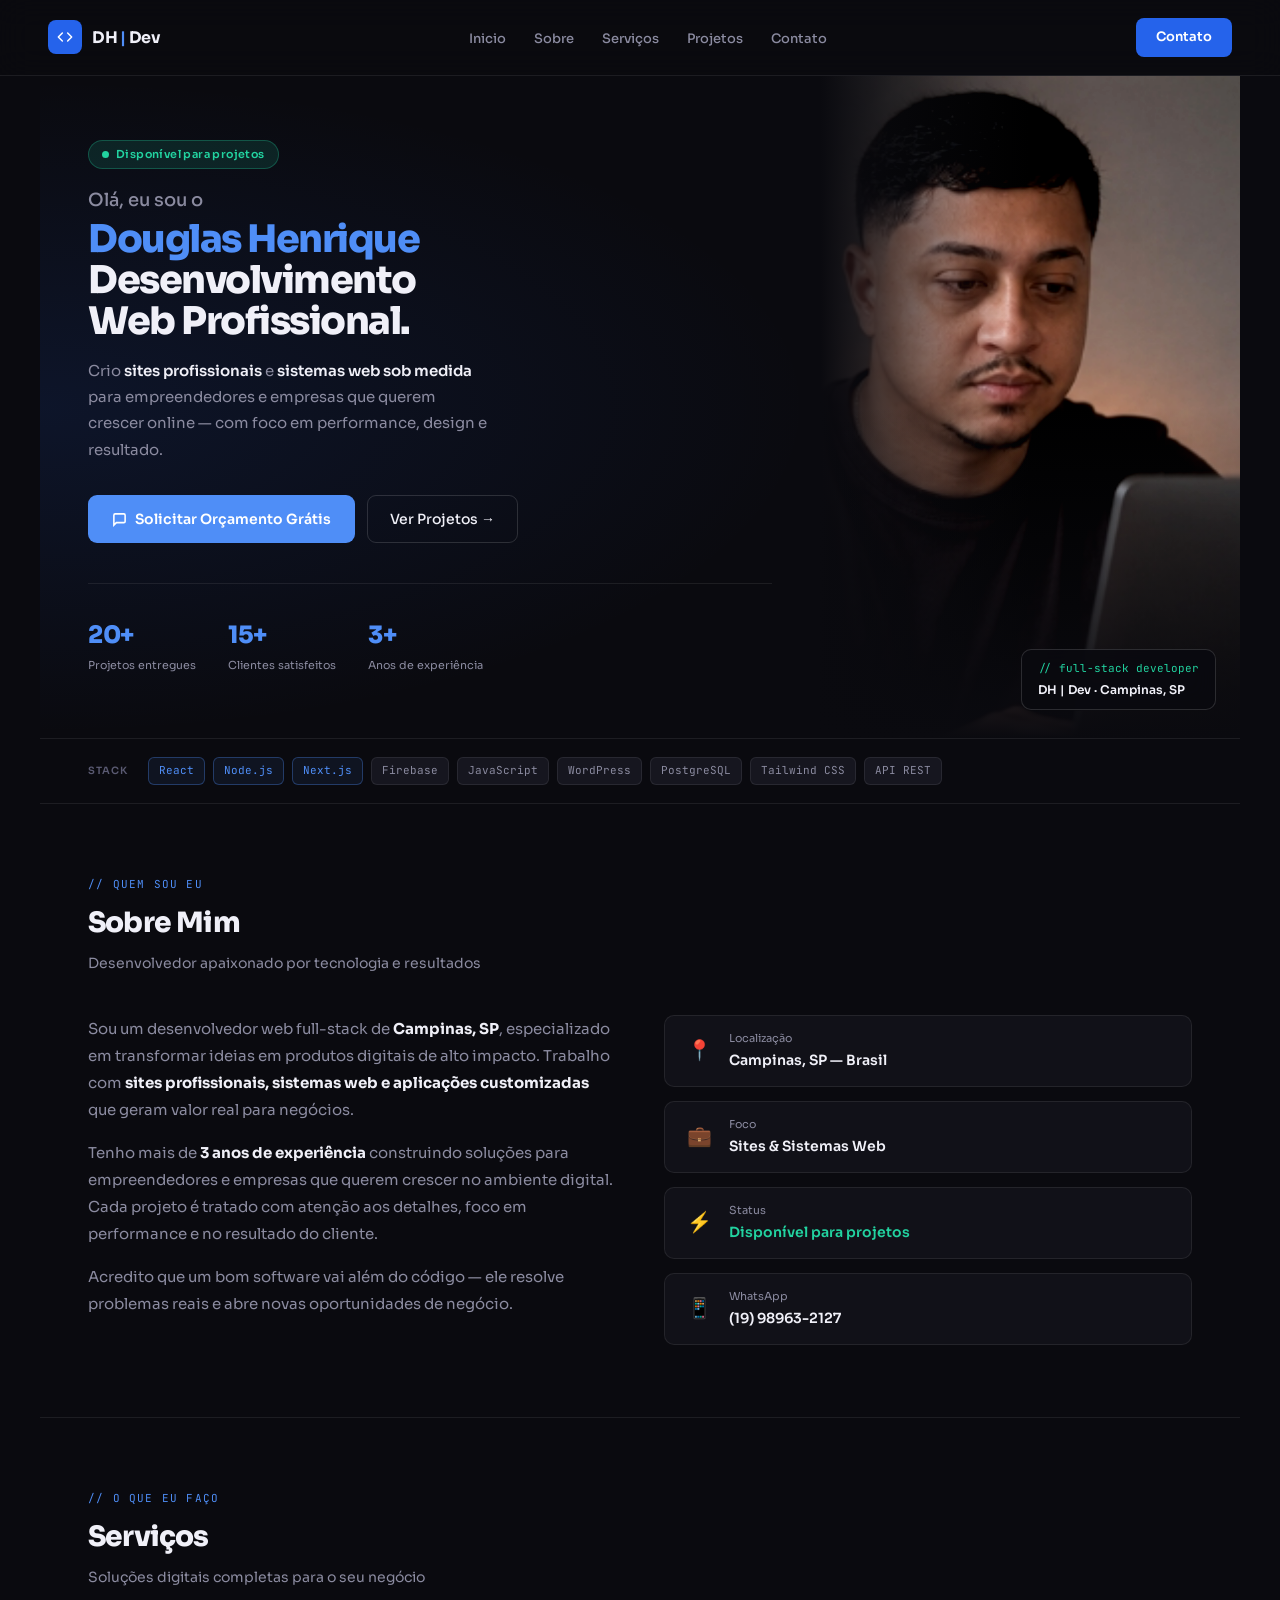
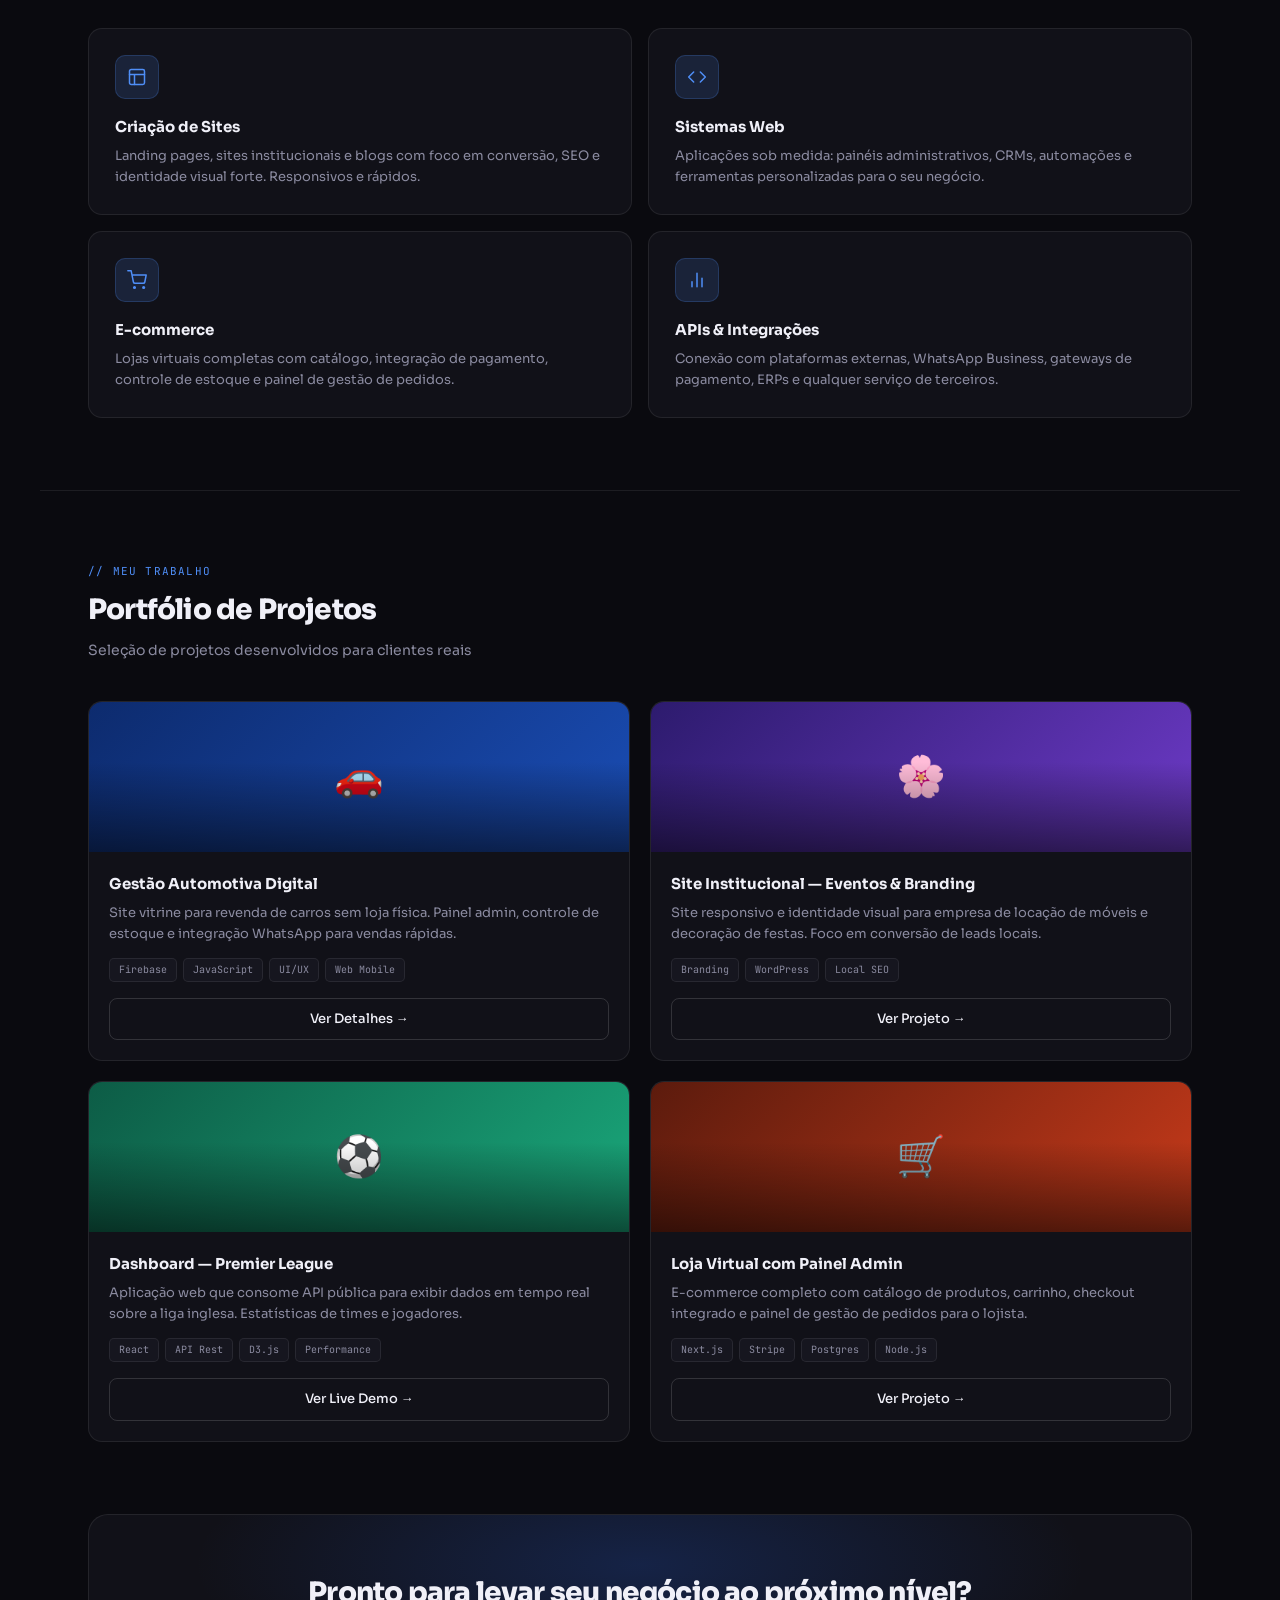
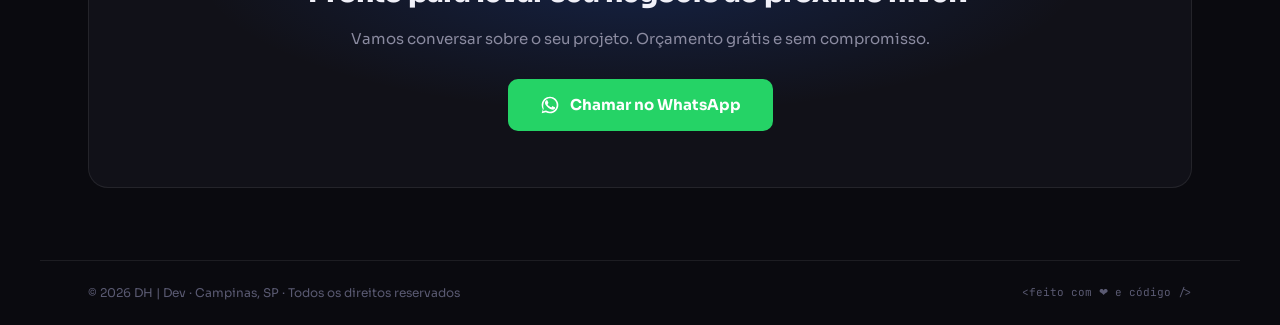
==== index.html @ a22db42e "Update index.html" ====
<!DOCTYPE html>
<html lang="pt-BR">
<head>
<meta charset="UTF-8">
<meta name="viewport" content="width=device-width, initial-scale=1.0">
<title>DH | Dev — Desenvolvimento Web Profissional</title>
<link rel="preconnect" href="https://fonts.googleapis.com">
<link rel="preconnect" href="https://fonts.gstatic.com" crossorigin>
<link href="https://fonts.googleapis.com/css2?family=Sora:wght@400;500;600;700;800&family=JetBrains+Mono:wght@400;500&display=swap" rel="stylesheet">

<link rel="stylesheet" href="style.css">
</head>
<body>
<body>

<!-- NAV -->
<nav>
  <a class="logo-wrap" href="#">
    <div class="logo-mark">
      <svg viewBox="0 0 24 24"><polyline points="16 18 22 12 16 6"/><polyline points="8 6 2 12 8 18"/></svg>
    </div>
    <span class="logo-name">DH <span>|</span> Dev</span>
  </a>

  <!-- Adicionei a classe "nav-menu" Mobile -->
  <ul class="nav-menu">
    <li><a href="#">Inicio</a></li>
    <li><a href="#sobre">Sobre</a></li>
    <li><a href="#servicos">Serviços</a></li>
    <li><a href="#projetos">Projetos</a></li>
    <li><a href="#contato">Contato</a></li>
  </ul>

 <!-- Grupo com o botão Contato e o novo Ícone Mobile -->
  <div class="nav-actions">
    <a class="nav-cta" href="https://wa.me/5519989632127" target="_blank">Contato</a>
    
    <button class="mobile-btn" aria-label="Abrir Menu">
      <svg viewBox="0 0 24 24" fill="none" stroke="var(--text)" stroke-width="2" stroke-linecap="round" stroke-linejoin="round">
        <line x1="3" y1="12" x2="21" y2="12"></line>
        <line x1="3" y1="6" x2="21" y2="6"></line>
        <line x1="3" y1="18" x2="21" y2="18"></line>
      </svg>
    </button>
  </div>
</nav>

<!-- HERO -->
<div style="max-width:1200px;margin:0 auto;overflow:hidden">
<section class="hero">
  <div class="hero-left">
    <div class="avail-badge"><span class="avail-dot"></span> Disponível para projetos</div>
    <h1>
      <span class="hi">Olá, eu sou o</span>
      <span class="name">Douglas Henrique</span><br>
      Desenvolvimento<br>Web Profissional.
    </h1>
    <p class="hero-sub">
      Crio <strong>sites profissionais</strong> e <strong>sistemas web sob medida</strong> para empreendedores e empresas que querem crescer online — com foco em performance, design e resultado.
    </p>
    <div class="hero-btns">
      <a class="btn-primary" href="https://wa.me/5519989632127" target="_blank">
        <svg width="15" height="15" viewBox="0 0 24 24" fill="none" stroke="currentColor" stroke-width="2.5" stroke-linecap="round"><path d="M21 15a2 2 0 0 1-2 2H7l-4 4V5a2 2 0 0 1 2-2h14a2 2 0 0 1 2 2z"/></svg>
        Solicitar Orçamento Grátis
      </a>
      <a class="btn-outline" href="#projetos">Ver Projetos →</a>
    </div>
    <div class="hero-stats">
      <div><div class="s-num">20+</div><div class="s-lbl">Projetos entregues</div></div>
      <div><div class="s-num">15+</div><div class="s-lbl">Clientes satisfeitos</div></div>
      <div><div class="s-num">3+</div><div class="s-lbl">Anos de experiência</div></div>
    </div>
  </div>
  <div class="hero-right">
    <img class="hero-photo" src="dh1.jpg" alt="DH Dev" />
    <div class="hero-tag">
      <div class="hero-tag-role">// full-stack developer</div>
      <div class="hero-tag-name">DH | Dev · Campinas, SP</div>
    </div>
  </div>
</section>
</div>

<!-- STACK -->
<div class="stack-bar">
  <span class="stack-label">Stack</span>
  <div class="stack-tags">
    <span class="stag hl">React</span>
    <span class="stag hl">Node.js</span>
    <span class="stag hl">Next.js</span>
    <span class="stag">Firebase</span>
    <span class="stag">JavaScript</span>
    <span class="stag">WordPress</span>
    <span class="stag">PostgreSQL</span>
    <span class="stag">Tailwind CSS</span>
    <span class="stag">API REST</span>
  </div>
</div>

<!-- ABOUT -->
<section class="section" id="sobre">
  <div class="sec-label">// quem sou eu</div>
  <h2 class="sec-title">Sobre Mim</h2>
  <p class="sec-sub">Desenvolvedor apaixonado por tecnologia e resultados</p>
  <div class="about-grid">
    <div class="about-text">
      <p>Sou um desenvolvedor web full-stack de <strong>Campinas, SP</strong>, especializado em transformar ideias em produtos digitais de alto impacto. Trabalho com <strong>sites profissionais, sistemas web e aplicações customizadas</strong> que geram valor real para negócios.</p>
      <p>Tenho mais de <strong>3 anos de experiência</strong> construindo soluções para empreendedores e empresas que querem crescer no ambiente digital. Cada projeto é tratado com atenção aos detalhes, foco em performance e no resultado do cliente.</p>
      <p>Acredito que um bom software vai além do código — ele resolve problemas reais e abre novas oportunidades de negócio.</p>
    </div>
    <div class="about-facts">
      <div class="fact-item">
        <div class="fact-icon">📍</div>
        <div><div class="fact-label">Localização</div><div class="fact-value">Campinas, SP — Brasil</div></div>
      </div>
      <div class="fact-item">
        <div class="fact-icon">💼</div>
        <div><div class="fact-label">Foco</div><div class="fact-value">Sites & Sistemas Web</div></div>
      </div>
      <div class="fact-item">
        <div class="fact-icon">⚡</div>
        <div><div class="fact-label">Status</div><div class="fact-value" style="color:var(--green)">Disponível para projetos</div></div>
      </div>
      <div class="fact-item">
        <div class="fact-icon">📱</div>
        <div><div class="fact-label">WhatsApp</div><div class="fact-value">(19) 98963-2127</div></div>
      </div>
    </div>
  </div>
</section>

<!-- SERVICES -->
<section class="section" id="servicos">
  <div class="sec-label">// o que eu faço</div>
  <h2 class="sec-title">Serviços</h2>
  <p class="sec-sub">Soluções digitais completas para o seu negócio</p>
  <div class="services-grid">
    <div class="svc-card">
      <div class="svc-icon">
        <svg viewBox="0 0 24 24"><rect x="3" y="3" width="18" height="18" rx="2"/><path d="M3 9h18M9 21V9"/></svg>
      </div>
      <div class="svc-name">Criação de Sites</div>
      <div class="svc-desc">Landing pages, sites institucionais e blogs com foco em conversão, SEO e identidade visual forte. Responsivos e rápidos.</div>
    </div>
    <div class="svc-card">
      <div class="svc-icon">
        <svg viewBox="0 0 24 24"><polyline points="16 18 22 12 16 6"/><polyline points="8 6 2 12 8 18"/></svg>
      </div>
      <div class="svc-name">Sistemas Web</div>
      <div class="svc-desc">Aplicações sob medida: painéis administrativos, CRMs, automações e ferramentas personalizadas para o seu negócio.</div>
    </div>
    <div class="svc-card">
      <div class="svc-icon">
        <svg viewBox="0 0 24 24"><circle cx="9" cy="21" r="1"/><circle cx="20" cy="21" r="1"/><path d="M1 1h4l2.68 13.39a2 2 0 0 0 2 1.61h9.72a2 2 0 0 0 2-1.61L23 6H6"/></svg>
      </div>
      <div class="svc-name">E-commerce</div>
      <div class="svc-desc">Lojas virtuais completas com catálogo, integração de pagamento, controle de estoque e painel de gestão de pedidos.</div>
    </div>
    <div class="svc-card">
      <div class="svc-icon">
        <svg viewBox="0 0 24 24"><path d="M18 20V10M12 20V4M6 20v-6"/></svg>
      </div>
      <div class="svc-name">APIs & Integrações</div>
      <div class="svc-desc">Conexão com plataformas externas, WhatsApp Business, gateways de pagamento, ERPs e qualquer serviço de terceiros.</div>
    </div>
  </div>
</section>

<!-- PROJECTS -->
<section class="section" id="projetos">
  <div class="sec-label">// meu trabalho</div>
  <h2 class="sec-title">Portfólio de Projetos</h2>
  <p class="sec-sub">Seleção de projetos desenvolvidos para clientes reais</p>
  <div class="proj-grid">
    <div class="proj-card">
      <div class="proj-thumb p1"><div class="proj-overlay"></div>🚗</div>
      <div class="proj-body">
        <div class="proj-title">Gestão Automotiva Digital</div>
        <div class="proj-desc">Site vitrine para revenda de carros sem loja física. Painel admin, controle de estoque e integração WhatsApp para vendas rápidas.</div>
        <div class="proj-tags"><span class="ptag">Firebase</span><span class="ptag">JavaScript</span><span class="ptag">UI/UX</span><span class="ptag">Web Mobile</span></div>
        <a class="proj-btn" href="https://wa.me/5519989632127" target="_blank">Ver Detalhes →</a>
      </div>
    </div>
    <div class="proj-card">
      <div class="proj-thumb p2"><div class="proj-overlay"></div>🌸</div>
      <div class="proj-body">
        <div class="proj-title">Site Institucional — Eventos & Branding</div>
        <div class="proj-desc">Site responsivo e identidade visual para empresa de locação de móveis e decoração de festas. Foco em conversão de leads locais.</div>
        <div class="proj-tags"><span class="ptag">Branding</span><span class="ptag">WordPress</span><span class="ptag">Local SEO</span></div>
        <a class="proj-btn" href="https://wa.me/5519989632127" target="_blank">Ver Projeto →</a>
      </div>
    </div>
    <div class="proj-card">
      <div class="proj-thumb p3"><div class="proj-overlay"></div>⚽</div>
      <div class="proj-body">
        <div class="proj-title">Dashboard — Premier League</div>
        <div class="proj-desc">Aplicação web que consome API pública para exibir dados em tempo real sobre a liga inglesa. Estatísticas de times e jogadores.</div>
        <div class="proj-tags"><span class="ptag">React</span><span class="ptag">API Rest</span><span class="ptag">D3.js</span><span class="ptag">Performance</span></div>
        <a class="proj-btn" href="https://wa.me/5519989632127" target="_blank">Ver Live Demo →</a>
      </div>
    </div>
    <div class="proj-card">
      <div class="proj-thumb p4"><div class="proj-overlay"></div>🛒</div>
      <div class="proj-body">
        <div class="proj-title">Loja Virtual com Painel Admin</div>
        <div class="proj-desc">E-commerce completo com catálogo de produtos, carrinho, checkout integrado e painel de gestão de pedidos para o lojista.</div>
        <div class="proj-tags"><span class="ptag">Next.js</span><span class="ptag">Stripe</span><span class="ptag">Postgres</span><span class="ptag">Node.js</span></div>
        <a class="proj-btn" href="https://wa.me/5519989632127" target="_blank">Ver Projeto →</a>
      </div>
    </div>
  </div>
</section>

<!-- CTA -->
<div style="padding:0 48px;max-width:1200px;margin:0 auto;" id="contato">
<div class="cta-section">
  <h2>Pronto para levar seu negócio ao próximo nível?</h2>
  <p>Vamos conversar sobre o seu projeto. Orçamento grátis e sem compromisso.</p>
  <a class="cta-wa" href="https://wa.me/5519989632127" target="_blank">
    <svg width="20" height="20" viewBox="0 0 24 24" fill="white"><path d="M17.472 14.382c-.297-.149-1.758-.867-2.03-.967-.273-.099-.471-.148-.67.15-.197.297-.767.966-.94 1.164-.173.199-.347.223-.644.075-.297-.15-1.255-.463-2.39-1.475-.883-.788-1.48-1.761-1.653-2.059-.173-.297-.018-.458.13-.606.134-.133.298-.347.446-.52.149-.174.198-.298.298-.497.099-.198.05-.371-.025-.52-.075-.149-.669-1.612-.916-2.207-.242-.579-.487-.5-.669-.51-.173-.008-.371-.01-.57-.01-.198 0-.52.074-.792.372-.272.297-1.04 1.016-1.04 2.479 0 1.462 1.065 2.875 1.213 3.074.149.198 2.096 3.2 5.077 4.487.709.306 1.262.489 1.694.625.712.227 1.36.195 1.871.118.571-.085 1.758-.719 2.006-1.413.248-.694.248-1.289.173-1.413-.074-.124-.272-.198-.57-.347z"/><path d="M11.997 2C6.477 2 2 6.477 2 12c0 1.89.525 3.66 1.438 5.168L2 22l4.978-1.301A9.96 9.96 0 0 0 11.997 22C17.523 22 22 17.523 22 12S17.523 2 11.997 2zm0 18c-1.718 0-3.312-.477-4.662-1.299l-.334-.199-3.466.908.924-3.383-.217-.348A7.964 7.964 0 0 1 4 12c0-4.411 3.589-8 7.997-8C16.411 4 20 7.589 20 12s-3.589 8-8.003 8z"/></svg>
    Chamar no WhatsApp
  </a>
</div>
</div>

<footer>
  <p>© 2026 DH | Dev · Campinas, SP · Todos os direitos reservados</p>
  <span>&lt;feito com ❤ e código /&gt;</span>
</footer>

<script src="script.js"></script>
</body>
</html>
---- style.css ----
*, *::before, *::after { margin: 0; padding: 0; box-sizing: border-box; }

  :root {
    --bg: #0A0A0F;
    --bg2: #111118;
    --bg3: #16161F;
    --blue: #4F8EF7;
    --blue2: #2563EB;
    --blue-glow: rgba(79,142,247,0.15);
    --green: #22D3A0;
    --green-dim: rgba(34,211,160,0.12);
    --border: rgba(255,255,255,0.08);
    --border2: rgba(255,255,255,0.14);
    --text: #F0F0F8;
    --muted: #8B8BA0;
    --muted2: #5A5A72;
    --font: 'Sora', sans-serif;
    --mono: 'JetBrains Mono', monospace;
    --r: 12px;
  }

  html { scroll-behavior: smooth; }
  body { background: var(--bg); font-family: var(--font); color: var(--text); line-height: 1.6; overflow-x: hidden; }

  /* ---- SCROLLBAR ---- */
  ::-webkit-scrollbar { width: 6px; }
  ::-webkit-scrollbar-track { background: var(--bg); }
  ::-webkit-scrollbar-thumb { background: var(--blue2); border-radius: 3px; }

  /* ---- NAV ---- */
  nav {
    display: flex; align-items: center; justify-content: space-between;
    padding: 18px 48px;
    border-bottom: 1px solid var(--border);
    position: sticky; top: 0;
    background: rgba(10,10,15,0.70);
    backdrop-filter: blur(16px);
    z-index: 100;
  }

  /* ---- COMPONENTES NOVOS DA NAV ---- */
.nav-actions {
  display: flex;
  align-items: center;
  gap: 16px;
}

.mobile-btn {
  display: none; /* Escondido por padrão no computador */
  background: none;
  border: none;
  cursor: pointer;
  padding: 4px;
}

.mobile-btn svg {
  width: 28px;
  height: 28px;
}




  .logo-wrap { display: flex; align-items: center; gap: 10px; text-decoration: none; }
  .logo-mark {
    width: 34px; height: 34px; background: var(--blue2);
    border-radius: 8px; display: flex; align-items: center; justify-content: center;
  }
  .logo-mark svg { width: 16px; height: 16px; fill: none; stroke: white; stroke-width: 2.2; stroke-linecap: round; stroke-linejoin: round; }
  .logo-name { font-weight: 700; font-size: 16px; letter-spacing: -0.3px; color: var(--text); }
  .logo-name span { color: var(--blue); }
  nav ul { display: flex; gap: 28px; list-style: none; }
  nav ul li a { font-size: 13px; color: var(--muted); text-decoration: none; font-weight: 500; transition: color 0.2s; }
  nav ul li a:hover { color: var(--text); }
  .nav-cta {
    background: var(--blue2); color: white; font-size: 13px;
    font-weight: 600; padding: 9px 20px; border-radius: 8px;
    border: none; cursor: pointer; transition: background 0.2s;
    font-family: var(--font); text-decoration: none;
  }
  .nav-cta:hover { background: #1D4ED8; }

  /* ---- HERO ---- */
  .hero {
    display: grid; grid-template-columns: 1fr 420px;
    min-height: 520px; border-bottom: 1px solid var(--border);
    max-width: 1200px; margin: 0 auto;
    overflow: hidden;
  }
  .hero-left {
    padding: 64px 48px;
    display: flex; flex-direction: column; justify-content: center;
    position: relative;
  }
  .hero-left::before {
    content: '';
    position: absolute; top: 0; left: 0; right: 0; bottom: 0;
    background: radial-gradient(ellipse at 0% 50%, rgba(37,99,235,0.12) 0%, transparent 70%);
    pointer-events: none;
  }
  .avail-badge {
    display: inline-flex; align-items: center; gap: 7px;
    background: var(--green-dim);
    border: 1px solid rgba(34,211,160,0.28);
    color: var(--green); font-size: 11px; font-weight: 600;
    padding: 5px 13px; border-radius: 20px;
    letter-spacing: 0.4px; margin-bottom: 22px; width: fit-content;
  }
  .avail-dot {
    width: 7px; height: 7px; background: var(--green);
    border-radius: 50%;
    animation: pulse 2s ease-in-out infinite;
  }
  @keyframes pulse {
    0%, 100% { opacity: 1; transform: scale(1); }
    50% { opacity: 0.4; transform: scale(0.75); }
  }
  h1 {
    font-size: 38px; font-weight: 800; line-height: 1.08;
    letter-spacing: -1.5px; margin-bottom: 16px;
  }
  h1 .hi { font-size: 18px; font-weight: 500; color: var(--muted); display: block; margin-bottom: 8px; letter-spacing: 0; }
  h1 .name { color: var(--blue); }
  .hero-sub {
    font-size: 15px; color: var(--muted); line-height: 1.75;
    margin-bottom: 32px; max-width: 400px;
  }
  .hero-sub strong { color: var(--text); font-weight: 600; }
  .hero-btns { display: flex; gap: 12px; flex-wrap: wrap; }
  .btn-primary {
    display: inline-flex; align-items: center; gap: 8px;
    background: var(--blue); color: white;
    font-size: 14px; font-weight: 600; padding: 12px 24px;
    border-radius: 9px; border: none; cursor: pointer;
    text-decoration: none; font-family: var(--font);
    transition: background 0.2s, transform 0.15s;
  }
  .btn-primary:hover { background: #2b5fb3; transform: translateY(-1px); }
  .btn-outline {
    display: inline-flex; align-items: center; gap: 8px;
    background: transparent; color: var(--text);
    font-size: 14px; font-weight: 500; padding: 12px 22px;
    border-radius: 9px; border: 1px solid var(--border2);
    cursor: pointer; text-decoration: none; font-family: var(--font);
    transition: border-color 0.2s, color 0.2s;
  }
  .btn-outline:hover { border-color: var(--blue); color: var(--blue); }
  .hero-stats { display: flex; gap: 32px; margin-top: 40px; padding-top: 32px; border-top: 1px solid var(--border); }
  .s-num { font-size: 24px; font-weight: 800; color: var(--blue); letter-spacing: -0.5px; }
  .s-lbl { font-size: 11px; color: var(--muted); margin-top: 2px; }

  /* ---- PHOTO SIDE ---- */
  .hero-right { position: relative; background: var(--bg2); }
  .hero-right::before {
    content: ''; position: absolute; inset: 0;
    background: linear-gradient(to right, var(--bg) 0%, transparent 50%);
    z-index: 2; pointer-events: none;
  }
  .hero-right::after {
    content: ''; position: absolute; inset: 0;
    background: linear-gradient(to top, var(--bg) 0%, transparent 50%);
    z-index: 2; pointer-events: none;
  }
  .hero-photo {
    width: 100%; height: 100%; object-fit: cover;
    object-position: center top; display: block;
    filter: grayscale(15%) contrast(1.20);
  }
  .hero-tag {
    position: absolute; bottom: 28px; right: 24px; z-index: 5;
    background: rgba(10,10,15,0.88);
    border: 1px solid var(--border2);
    border-radius: 10px; padding: 10px 16px;
    backdrop-filter: blur(12px);
  }
  .hero-tag-role { font-family: var(--mono); font-size: 11px; color: var(--green); }
  .hero-tag-name { font-size: 12px; font-weight: 600; margin-top: 3px; }

  /* ---- STACK BAR ---- */
  .stack-bar {
    border-bottom: 1px solid var(--border);
    padding: 18px 48px;
    display: flex; align-items: center; gap: 16px;
    max-width: 1200px; margin: 0 auto;
    flex-wrap: wrap;
  }
  .stack-label {
    font-size: 10px; font-weight: 600; color: var(--muted2);
    letter-spacing: 1px; text-transform: uppercase; margin-right: 4px;
    white-space: nowrap;
  }
  .stack-tags { display: flex; gap: 8px; flex-wrap: wrap; }
  .stag {
    font-family: var(--mono); font-size: 11px;
    background: var(--bg3); border: 1px solid var(--border);
    color: var(--muted); padding: 4px 10px; border-radius: 6px;
  }
  .stag.hl { border-color: rgba(79,142,247,.32); color: var(--blue); background: rgba(79,142,247,.08); }

  /* ---- SECTIONS ---- */
  .section { padding: 72px 48px; max-width: 1200px; margin: 0 auto; }
  .section + .section { border-top: 1px solid var(--border); }
  .sec-label {
    font-family: var(--mono); font-size: 11px; color: var(--blue);
    letter-spacing: 1.2px; text-transform: uppercase; margin-bottom: 8px;
  }
  .sec-title { font-size: 28px; font-weight: 800; letter-spacing: -0.8px; margin-bottom: 6px; }
  .sec-sub { font-size: 14px; color: var(--muted); margin-bottom: 40px; }

  /* ---- SERVICES ---- */
  .services-grid { display: grid; grid-template-columns: repeat(2,1fr); gap: 16px; }
  .svc-card {
    background: var(--bg2); border: 1px solid var(--border);
    border-radius: 14px; padding: 26px;
    transition: border-color 0.25s, background 0.25s, transform 0.2s;
  }
  .svc-card:hover { border-color: rgba(79,142,247,.4); background: rgba(79,142,247,.05); transform: translateY(-2px); }
  .svc-icon {
    width: 44px; height: 44px;
    background: var(--blue-glow);
    border: 1px solid rgba(79,142,247,.22);
    border-radius: 10px; display: flex; align-items: center;
    justify-content: center; margin-bottom: 16px;
  }
  .svc-icon svg { width: 20px; height: 20px; stroke: var(--blue); fill: none; stroke-width: 1.8; stroke-linecap: round; stroke-linejoin: round; }
  .svc-name { font-size: 15px; font-weight: 700; margin-bottom: 7px; }
  .svc-desc { font-size: 13px; color: var(--muted); line-height: 1.6; }

  /* ---- ABOUT ---- */
  .about-grid { display: grid; grid-template-columns: 1fr 1fr; gap: 48px; align-items: start; }
  .about-text p { font-size: 15px; color: var(--muted); line-height: 1.8; margin-bottom: 16px; }
  .about-text p strong { color: var(--text); }
  .about-facts { display: flex; flex-direction: column; gap: 14px; }
  .fact-item {
    display: flex; align-items: center; gap: 12px;
    background: var(--bg2); border: 1px solid var(--border);
    border-radius: 10px; padding: 14px 16px;
  }
  .fact-icon { font-size: 20px; width: 36px; text-align: center; flex-shrink: 0; }
  .fact-label { font-size: 11px; color: var(--muted); margin-bottom: 2px; }
  .fact-value { font-size: 14px; font-weight: 600; }

  /* ---- PROJECTS ---- */
  .proj-grid { display: grid; grid-template-columns: repeat(2,1fr); gap: 20px; }
  .proj-card {
    background: var(--bg2); border: 1px solid var(--border);
    border-radius: 14px; overflow: hidden;
    transition: border-color 0.25s, transform 0.2s;
  }
  .proj-card:hover { border-color: var(--border2); transform: translateY(-3px); }
  .proj-thumb {
    height: 150px; display: flex; align-items: center;
    justify-content: center; font-size: 40px; position: relative;
  }
  .p1 { background: linear-gradient(135deg,#0D2B6E,#1A4DB5); }
  .p2 { background: linear-gradient(135deg,#2D1B6E,#6D3AC7); }
  .p3 { background: linear-gradient(135deg,#0D5C46,#1AA87B); }
  .p4 { background: linear-gradient(135deg,#5C1B0D,#C73A1A); }
  .proj-overlay { position: absolute; inset: 0; background: linear-gradient(to bottom,transparent 40%,rgba(0,0,0,.55)); }
  .proj-body { padding: 20px; }
  .proj-title { font-size: 15px; font-weight: 700; margin-bottom: 7px; }
  .proj-desc { font-size: 13px; color: var(--muted); line-height: 1.55; margin-bottom: 14px; }
  .proj-tags { display: flex; flex-wrap: wrap; gap: 6px; margin-bottom: 16px; }
  .ptag {
    font-family: var(--mono); font-size: 10px;
    background: var(--bg3); border: 1px solid var(--border);
    color: var(--muted); padding: 3px 9px; border-radius: 5px;
  }
  .proj-btn {
    display: block; width: 100%; text-align: center;
    background: transparent; border: 1px solid var(--border2);
    color: var(--text); font-size: 13px; font-weight: 500;
    padding: 10px; border-radius: 8px; cursor: pointer;
    transition: background 0.2s, border-color 0.2s, color 0.2s;
    font-family: var(--font); text-decoration: none;
  }
  .proj-btn:hover { background: var(--blue); border-color: var(--blue); color: white; }

  /* ---- CTA ---- */
  .cta-section {
    margin: 0 48px 72px;
    border: 1px solid var(--border);
    border-radius: 20px; padding: 56px 40px;
    text-align: center; background: var(--bg2);
    position: relative; overflow: hidden;
    max-width: 1104px; margin-left: auto; margin-right: auto;
    margin-bottom: 72px;
  }
  .cta-section::before {
    content: ''; 
    position: absolute;
    top: -100px; left: 50%; transform: translateX(-50%);
    width: 900px; height: 300px;
/*     background: radial-gradient(ellipse, rgba(37,99,235,.22), transparent); */   
    background: radial-gradient(ellipse at center, rgba(37,99,235,0.22) 0%, rgba(37,99,235,0) 70%);
    pointer-events: none;
  }
  .cta-section h2 { font-size: 28px; font-weight: 800; letter-spacing: -0.8px; margin-bottom: 12px; position: relative; }
  .cta-section p { font-size: 15px; color: var(--muted); margin-bottom: 28px; position: relative; }
  .cta-wa {
    display: inline-flex; align-items: center; gap: 10px;
    background: #25D366; color: white;
    font-size: 15px; font-weight: 700;
    padding: 14px 32px; border-radius: 10px;
    border: none; cursor: pointer; font-family: var(--font);
    transition: background 0.2s, transform 0.15s;
    text-decoration: none; position: relative;
  }
  .cta-wa:hover { background: #14803c; transform: translateY(-1px); }

  /* ---- FOOTER ---- */
  footer {
    border-top: 1px solid var(--border);
    padding: 22px 48px;
    display: flex; justify-content: space-between; align-items: center;
    max-width: 1200px; margin: 0 auto;
  }
  footer p { font-size: 12px; color: var(--muted2); }
  footer span { font-family: var(--mono); font-size: 11px; color: var(--muted2); }

  /* ---- ANIMATIONS ---- */
  @keyframes fadeUp {
    from { opacity: 0; transform: translateY(24px); }
    to   { opacity: 1; transform: translateY(0); }
  }
  .hero-left > * { animation: fadeUp 0.6s ease both; }
  .hero-left > *:nth-child(1) { animation-delay: 0.05s; }
  .hero-left > *:nth-child(2) { animation-delay: 0.15s; }
  .hero-left > *:nth-child(3) { animation-delay: 0.25s; }
  .hero-left > *:nth-child(4) { animation-delay: 0.32s; }
  .hero-left > *:nth-child(5) { animation-delay: 0.40s; }







  /* ---- RESPONSIVE ---- */



/*   @media (max-width: 900px) {
    nav { padding: 16px 24px; }
    nav ul { display: none; }
    .hero { grid-template-columns: 1fr; min-height: auto; }
    .hero-right { height: 300px; }
    .hero-left { padding: 40px 24px; }
    h1 { font-size: 28px; }
    .stack-bar { padding: 16px 24px; }
    .section { padding: 48px 24px; }
    .services-grid, .proj-grid, .about-grid { grid-template-columns: 1fr; }
    .cta-section { margin: 0 24px 48px; padding: 40px 24px; }
    footer { padding: 18px 24px; flex-direction: column; gap: 8px; text-align: center; }
  } */


@media (max-width: 900px) {
  nav { 
    padding: 16px 24px; 
  }
  
  .mobile-btn { 
    display: block; /* Mostra o menu hamburguer */
  }

  /* Transforma a lista de links em um menu dropdown elegante */
  .nav-menu {
    display: flex;
    flex-direction: column;
    position: absolute;
    top: 100%;
    left: 0;
    width: 100%;
    background: rgba(10,10,15,0.98); /* Fundo quase preto com leve desfoque */
    backdrop-filter: blur(16px);
    border-bottom: 1px solid var(--border);
    padding: 0;
    text-align: center;
    
    /* Começa invisível e levemente puxado para cima */
    opacity: 0;
    visibility: hidden;
    transform: translateY(-10px);
    transition: all 0.3s ease;
  }

  /* Classe que o JavaScript vai adicionar para abrir o menu */
  .nav-menu.active {
    opacity: 1;
    visibility: visible;
    transform: translateY(0);
    padding: 24px 0;
  }

  .nav-menu li a {
    display: block;
    padding: 14px 20px;
    font-size: 16px;
  }
  
  /* Mantendo os estilos que você já tinha pro mobile... */
  .hero { grid-template-columns: 1fr; min-height: auto; }
  .hero-right { height: 300px; }
  .hero-left { padding: 40px 24px; }
  h1 { font-size: 28px; }
  .stack-bar { padding: 16px 24px; }
  .section { padding: 48px 24px; scroll-margin-top: 23px;}
  .services-grid, .proj-grid, .about-grid { grid-template-columns: 1fr; }
  .cta-section { margin: 0 24px 48px; padding: 40px 24px; }
  footer { padding: 18px 24px; flex-direction: column; gap: 8px; text-align: center; }
}
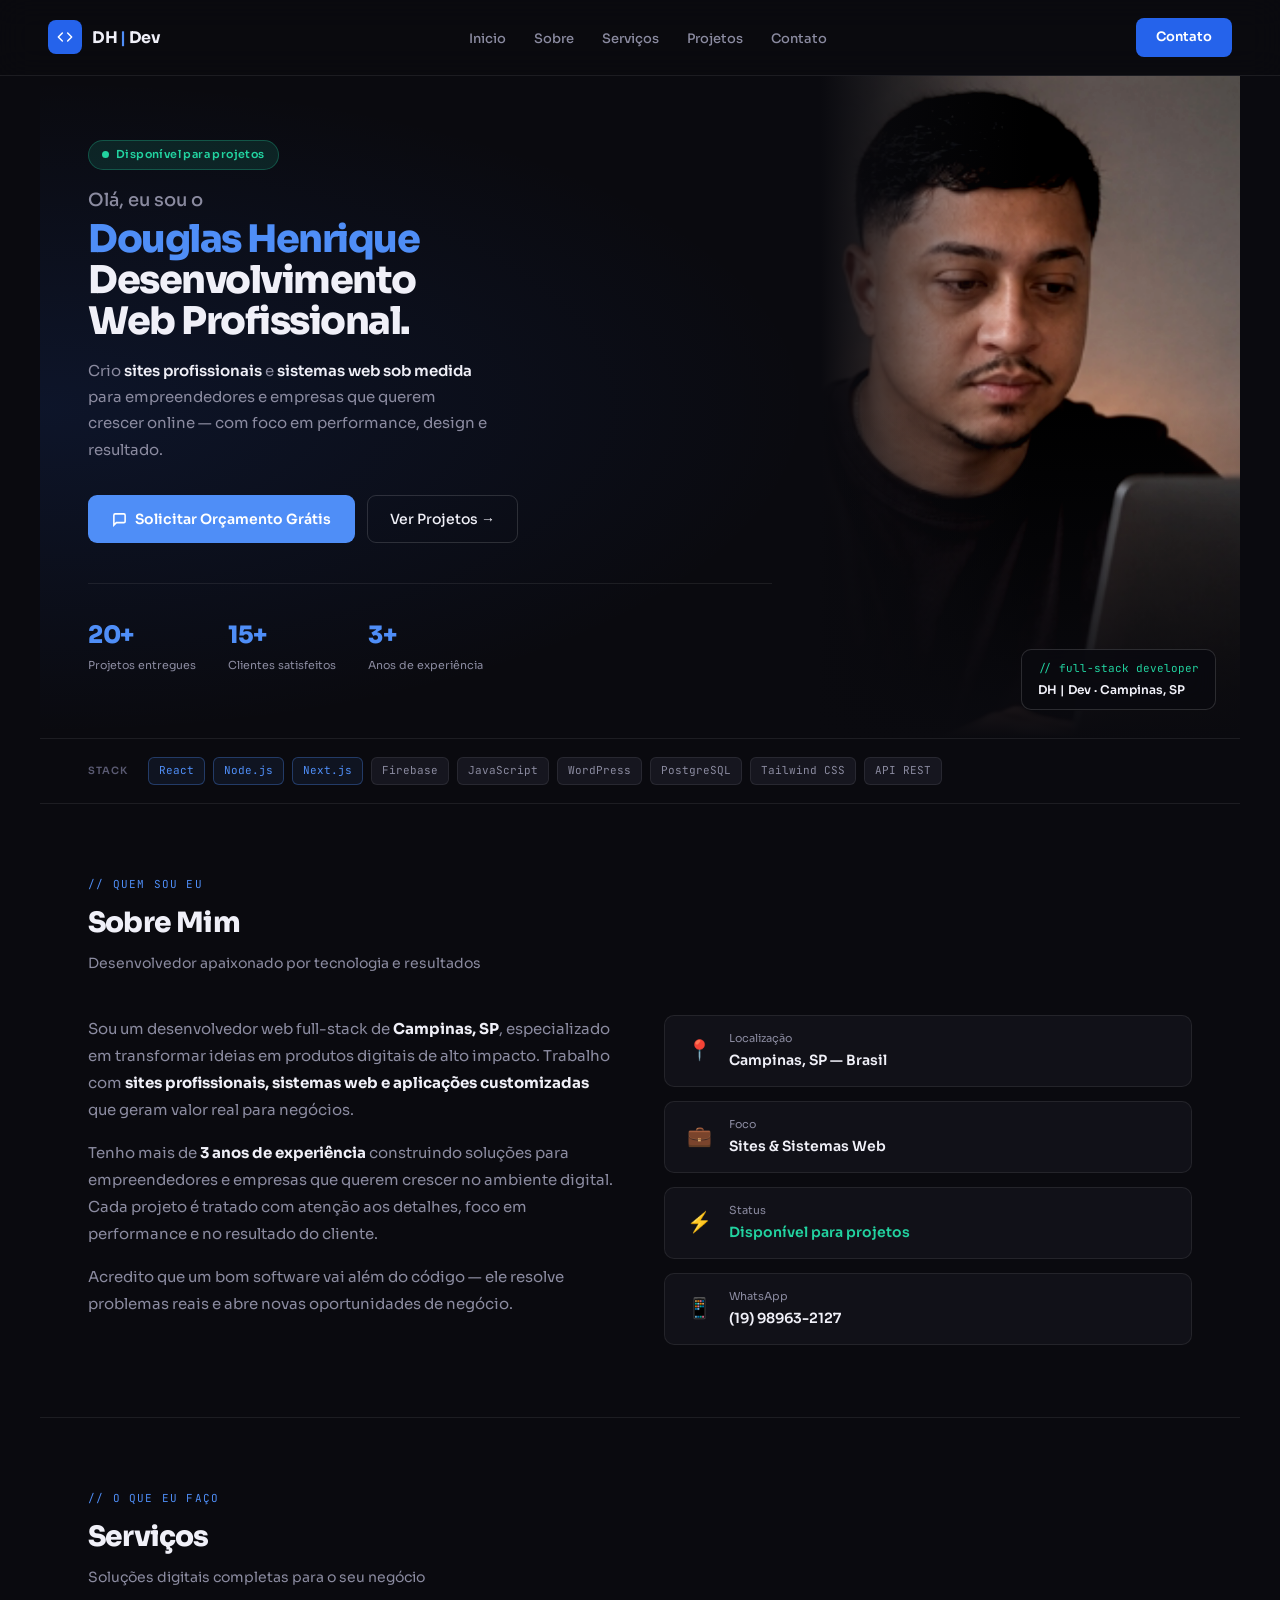
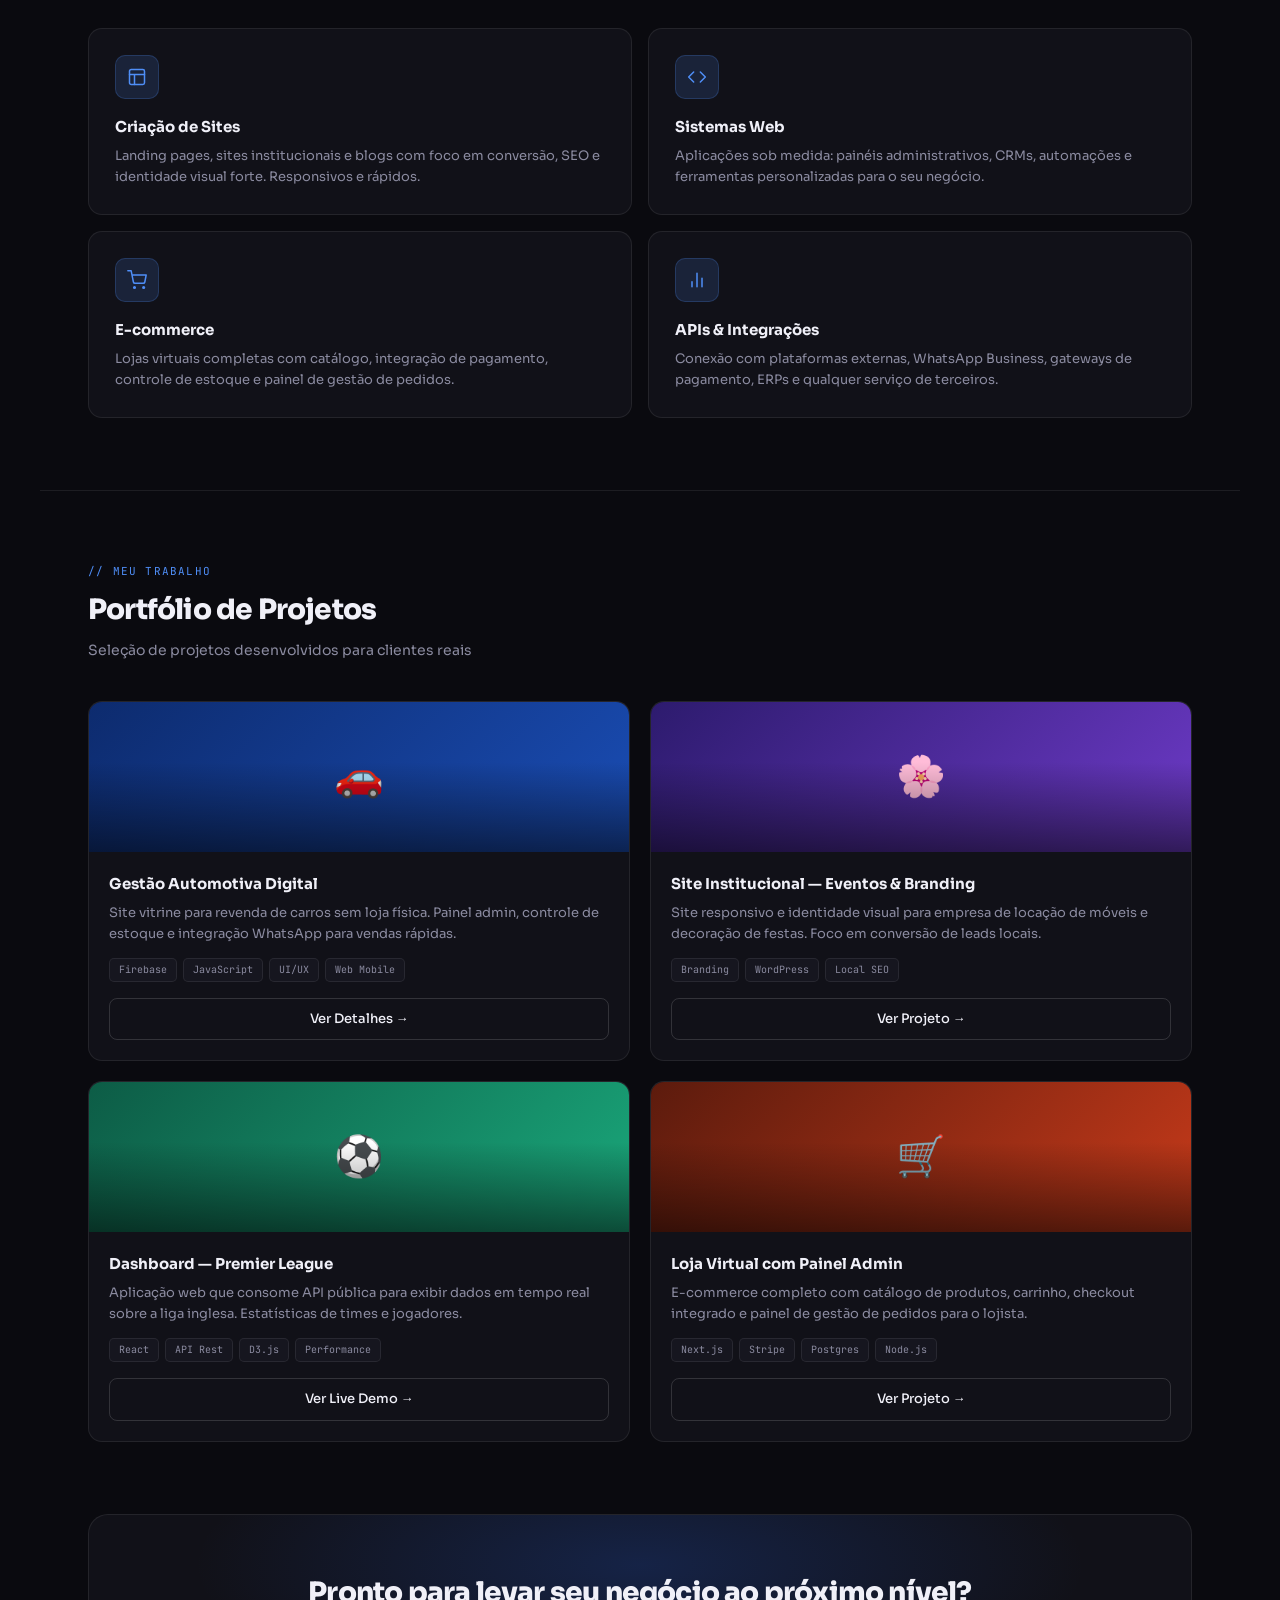
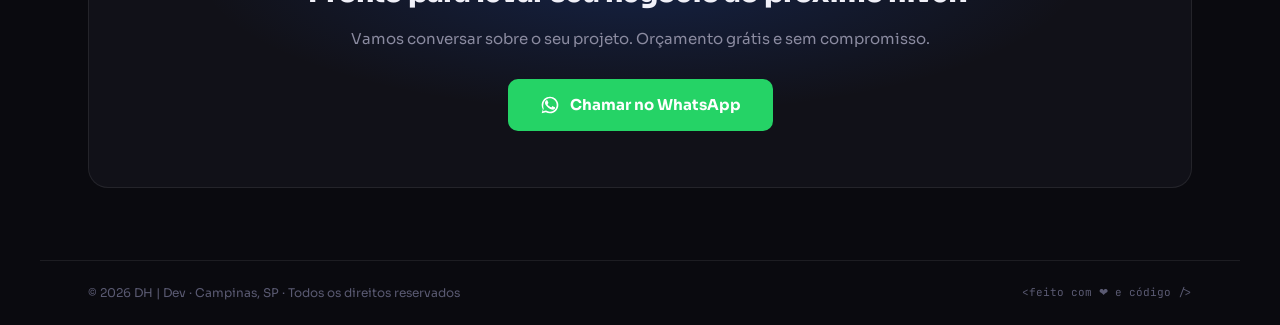
==== commit 056349ba: "Add files via upload" ====
--- a/index.html
+++ b/index.html
@@ -7,7 +7,7 @@
 <link rel="preconnect" href="https://fonts.googleapis.com">
 <link rel="preconnect" href="https://fonts.gstatic.com" crossorigin>
 <link href="https://fonts.googleapis.com/css2?family=Sora:wght@400;500;600;700;800&family=JetBrains+Mono:wght@400;500&display=swap" rel="stylesheet">
-
+<link rel="icon" href="logo.svg">
 <link rel="stylesheet" href="style.css">
 </head>
 <body>
@@ -15,12 +15,14 @@
 
 <!-- NAV -->
 <nav>
+  <div class="logo">
   <a class="logo-wrap" href="#">
     <div class="logo-mark">
       <svg viewBox="0 0 24 24"><polyline points="16 18 22 12 16 6"/><polyline points="8 6 2 12 8 18"/></svg>
     </div>
     <span class="logo-name">DH <span>|</span> Dev</span>
   </a>
+  </div>
 
   <!-- Adicionei a classe "nav-menu" Mobile -->
   <ul class="nav-menu">
--- a/style.css
+++ b/style.css
@@ -61,7 +61,9 @@
 
 
 
-  .logo-wrap { display: flex; align-items: center; gap: 10px; text-decoration: none; }
+  .logo-wrap { display: flex; align-items: center; gap: 10px; text-decoration: none;}
+  .logo {transition: transform 0.3s ease;}
+  .logo:hover {transform: scale(1.10);}
   .logo-mark {
     width: 34px; height: 34px; background: var(--blue2);
     border-radius: 8px; display: flex; align-items: center; justify-content: center;
@@ -409,4 +411,22 @@
   .services-grid, .proj-grid, .about-grid { grid-template-columns: 1fr; }
   .cta-section { margin: 0 24px 48px; padding: 40px 24px; }
   footer { padding: 18px 24px; flex-direction: column; gap: 8px; text-align: center; }
-}
+  .proj-grid, .cta-section {
+    padding-left: 24px;
+    padding-right: 24px;
+    margin-left: auto;
+    margin-right: auto;
+  }
+
+  /* Ajusta o card de contato para ter a mesma largura máxima dos cards de projeto */
+  .cta-section {
+    width: 100%;
+    margin-bottom: 48px;
+    padding: 40px 24px; /* Ajuste o padding interno para ficar igual aos cards */
+  }
+
+  .proj-grid {
+    gap: 20px;
+    grid-template-columns: 1fr;
+  }
+}
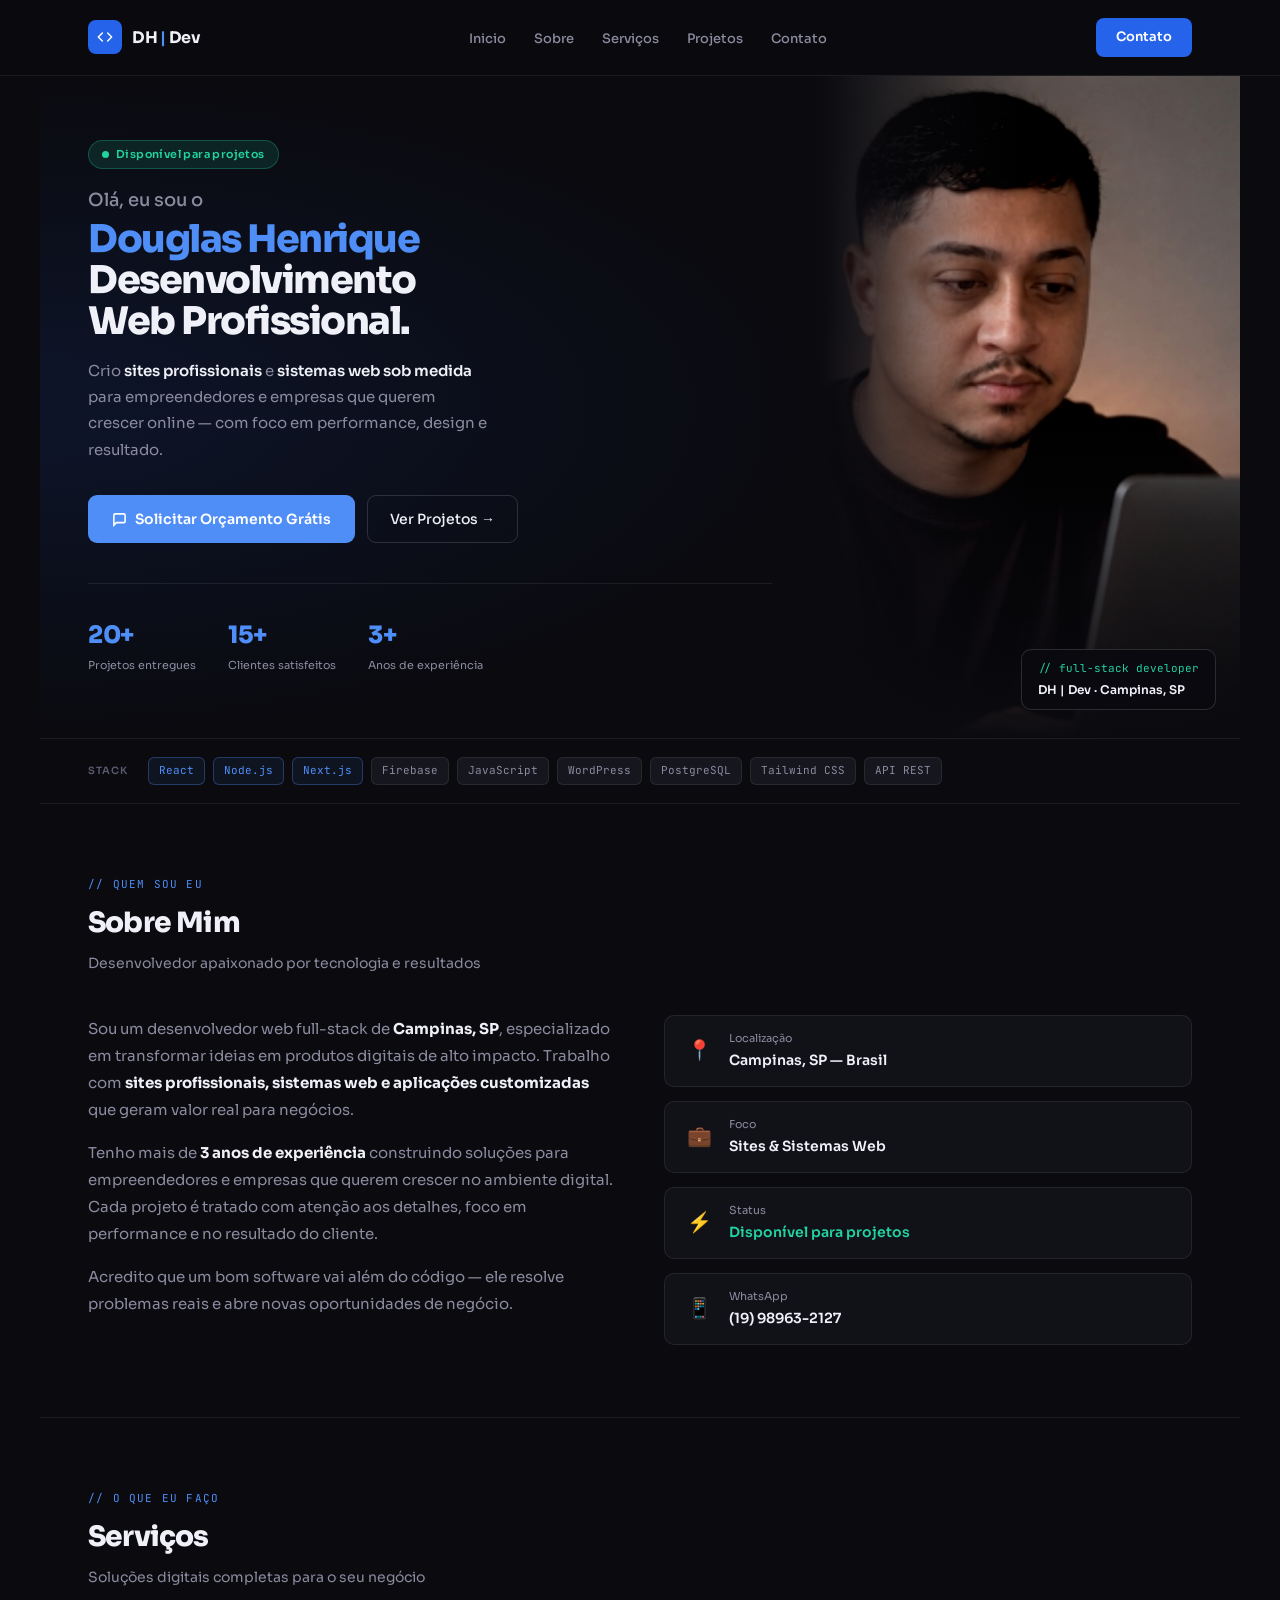
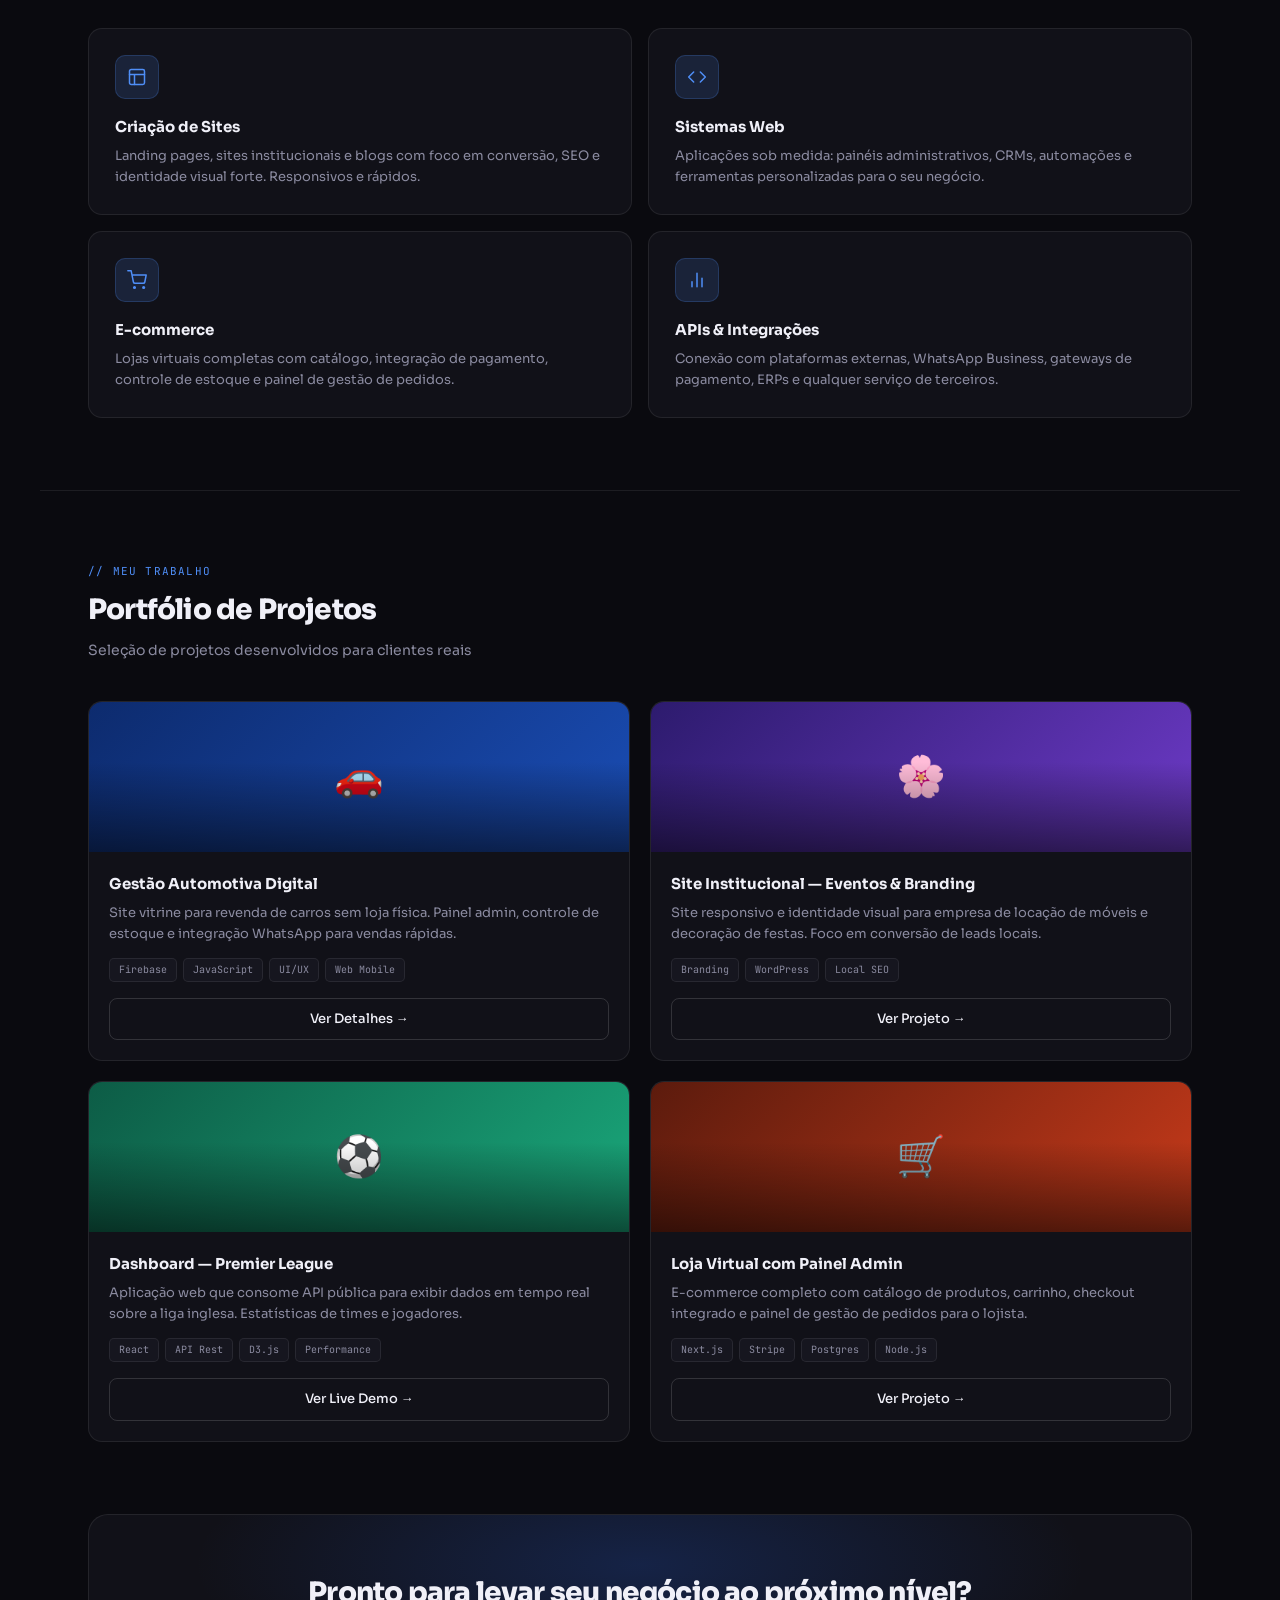
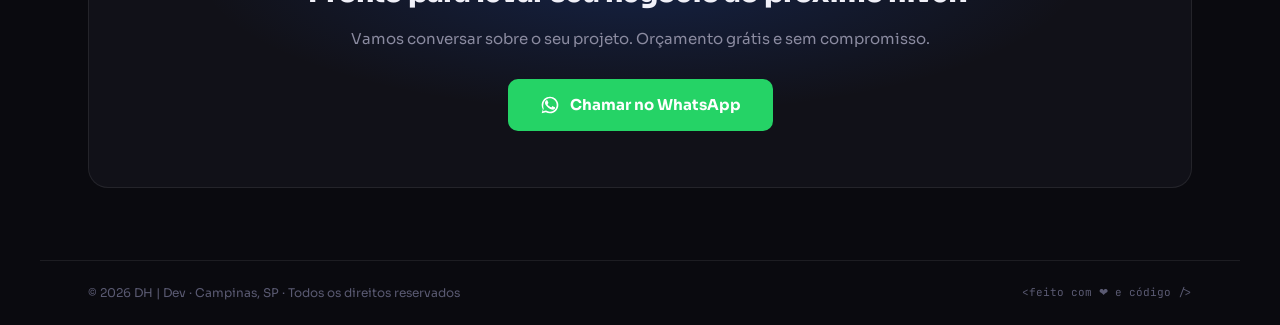
==== commit 3a4d8b3b: "Add files via upload" ====
--- a/index.html
+++ b/index.html
@@ -9,12 +9,27 @@
 <link href="https://fonts.googleapis.com/css2?family=Sora:wght@400;500;600;700;800&family=JetBrains+Mono:wght@400;500&display=swap" rel="stylesheet">
 <link rel="icon" href="logo.svg">
 <link rel="stylesheet" href="style.css">
+
+<meta name="description" content="Crio sites profissionais e sistemas web sob medida para empreendedores e empresas que querem crescer online.">
+<meta name="author" content="Douglas Henrique">
+<meta property="og:type" content="website">
+<meta property="og:url" content="https://dhdevcps.vercel.app/">
+<meta property="og:title" content="DH | Dev — Desenvolvimento Web Profissional">
+<meta property="og:description" content="Crio sites profissionais e sistemas web sob medida para empreendedores e empresas.">
+<meta property="og:image" content="https://dhdevcps.vercel.app/og-image.jpg">
+
+<meta property="twitter:card" content="summary_large_image">
+<meta property="twitter:url" content="https://dhdevcps.vercel.app/">
+<meta property="twitter:title" content="DH | Dev — Desenvolvimento Web Profissional">
+<meta property="twitter:description" content="Crio sites profissionais e sistemas web sob medida para empreendedores e empresas.">
+<meta property="twitter:image" content="https://dhdevcps.vercel.app/og-image.jpg">
 </head>
 <body>
 <body>
 
 <!-- NAV -->
 <nav>
+  <div class="nav-content">
   <div class="logo">
   <a class="logo-wrap" href="#">
     <div class="logo-mark">
@@ -45,7 +60,9 @@
       </svg>
     </button>
   </div>
+  </div>
 </nav>
+
 
 <!-- HERO -->
 <div style="max-width:1200px;margin:0 auto;overflow:hidden">
--- a/style.css
+++ b/style.css
@@ -29,14 +29,27 @@
 
   /* ---- NAV ---- */
   nav {
-    display: flex; align-items: center; justify-content: space-between;
-    padding: 18px 48px;
+    /* display: flex; align-items: center; justify-content: space-between;
+    padding: 18px 48px; */
     border-bottom: 1px solid var(--border);
-    position: sticky; top: 0;
+    position: sticky;
+    top: 0;
     background: rgba(10,10,15,0.70);
     backdrop-filter: blur(16px);
     z-index: 100;
-  }
+    width: 100%;
+  }
+
+  /* Nova classe que alinha os itens com o resto do site */
+.nav-content {
+  display: flex; 
+  align-items: center; 
+  justify-content: space-between;
+  padding: 18px 48px;
+  max-width: 1200px; /* A mesma largura máxima das seções do site */
+  margin: 0 auto;    /* Centraliza na tela */
+  width: 100%;
+}
 
   /* ---- COMPONENTES NOVOS DA NAV ---- */
 .nav-actions {
@@ -58,16 +71,10 @@
   height: 28px;
 }
 
-
-
-
   .logo-wrap { display: flex; align-items: center; gap: 10px; text-decoration: none;}
-  .logo {transition: transform 0.3s ease;}
-  .logo:hover {transform: scale(1.10);}
-  .logo-mark {
-    width: 34px; height: 34px; background: var(--blue2);
-    border-radius: 8px; display: flex; align-items: center; justify-content: center;
-  }
+  .logo { transition: transform 0.3s ease;}
+  .logo:hover { transform: scale(1.10);}
+  .logo-mark { width: 34px; height: 34px; background: var(--blue2); border-radius: 8px; display: flex; align-items: center; justify-content: center;}
   .logo-mark svg { width: 16px; height: 16px; fill: none; stroke: white; stroke-width: 2.2; stroke-linecap: round; stroke-linejoin: round; }
   .logo-name { font-weight: 700; font-size: 16px; letter-spacing: -0.3px; color: var(--text); }
   .logo-name span { color: var(--blue); }
@@ -78,8 +85,7 @@
     background: var(--blue2); color: white; font-size: 13px;
     font-weight: 600; padding: 9px 20px; border-radius: 8px;
     border: none; cursor: pointer; transition: background 0.2s;
-    font-family: var(--font); text-decoration: none;
-  }
+    font-family: var(--font); text-decoration: none;}
   .nav-cta:hover { background: #1D4ED8; }
 
   /* ---- HERO ---- */
@@ -333,7 +339,10 @@
   .hero-left > *:nth-child(5) { animation-delay: 0.40s; }
 
 
-
+a[href^="tel"] {
+  color: inherit;
+  text-decoration: none;
+}
 
 
 
@@ -358,10 +367,15 @@
 
 
 @media (max-width: 900px) {
-  nav { 
+ /*  nav { 
     padding: 16px 24px; 
-  }
+  } */
   
+.nav-content { 
+    padding: 16px 24px; 
+    flex-wrap: wrap; /* Permite que o menu mobile desça */
+  }
+
   .mobile-btn { 
     display: block; /* Mostra o menu hamburguer */
   }
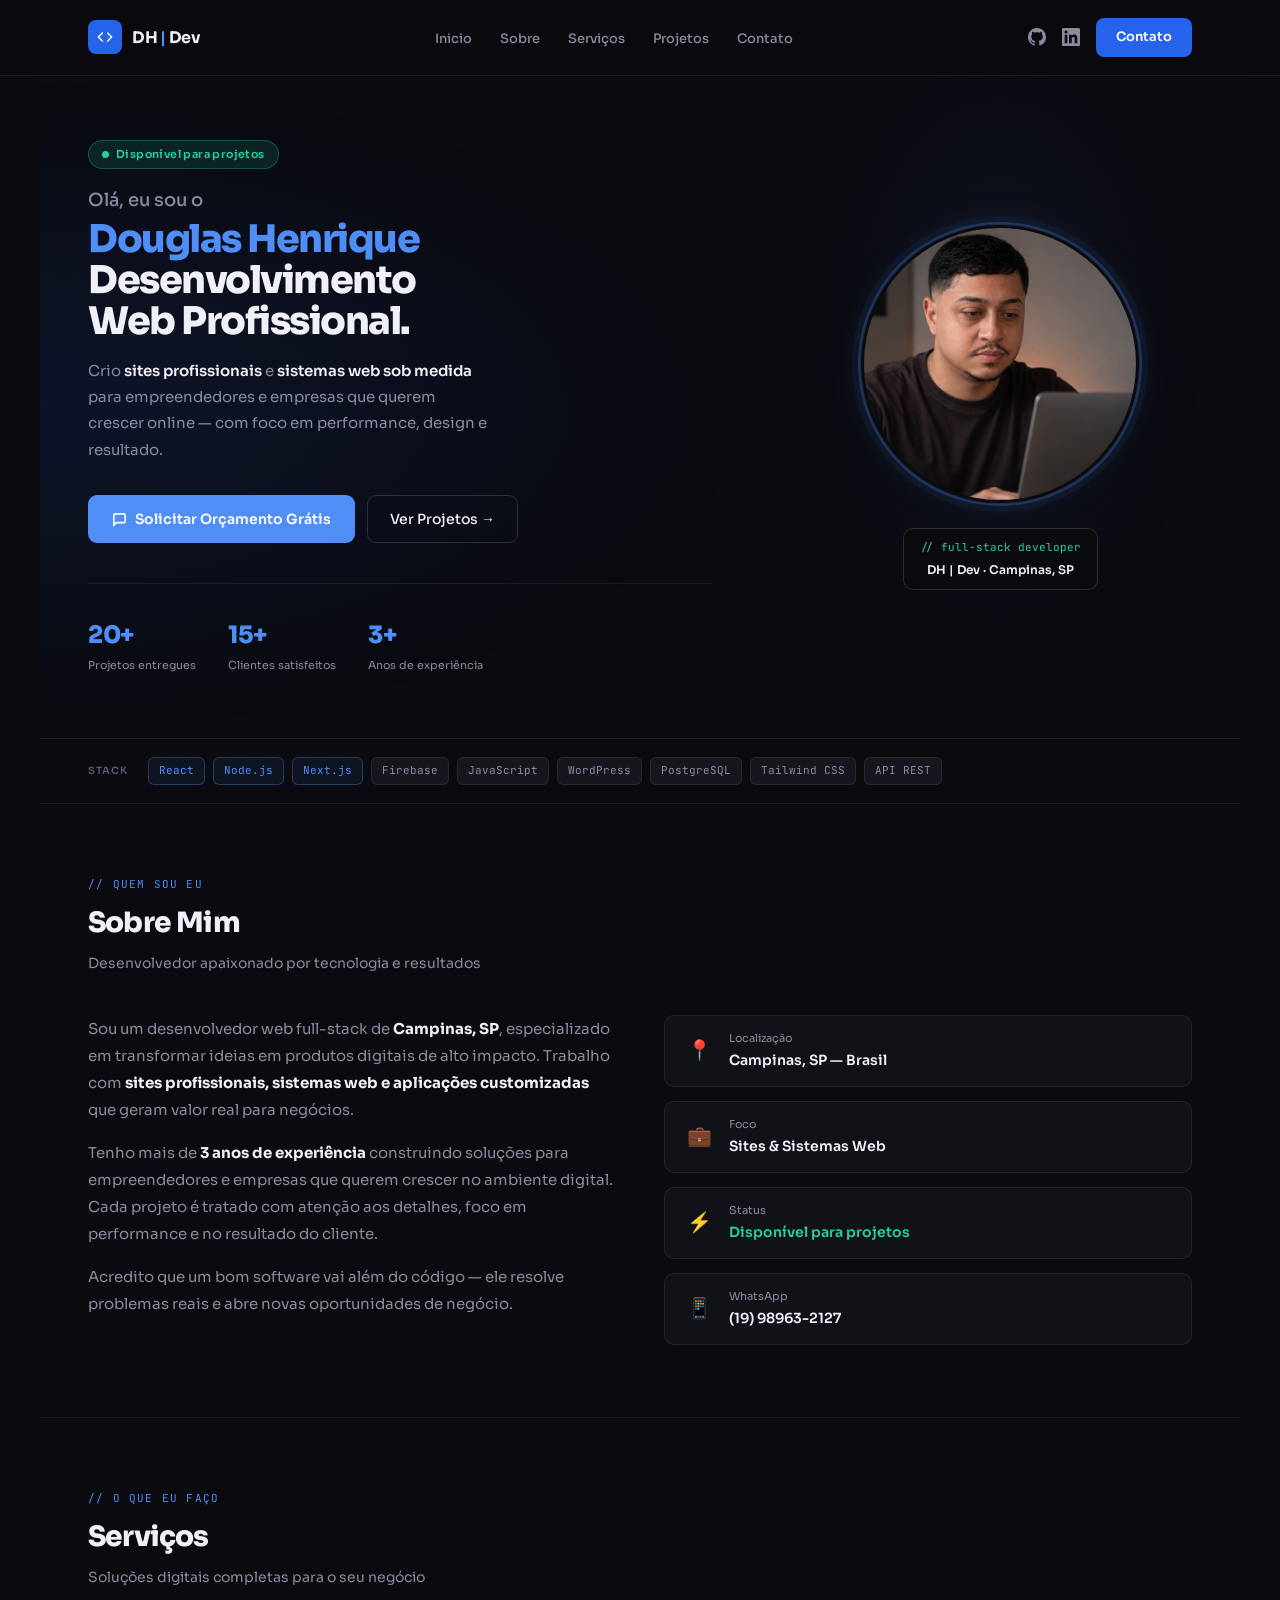
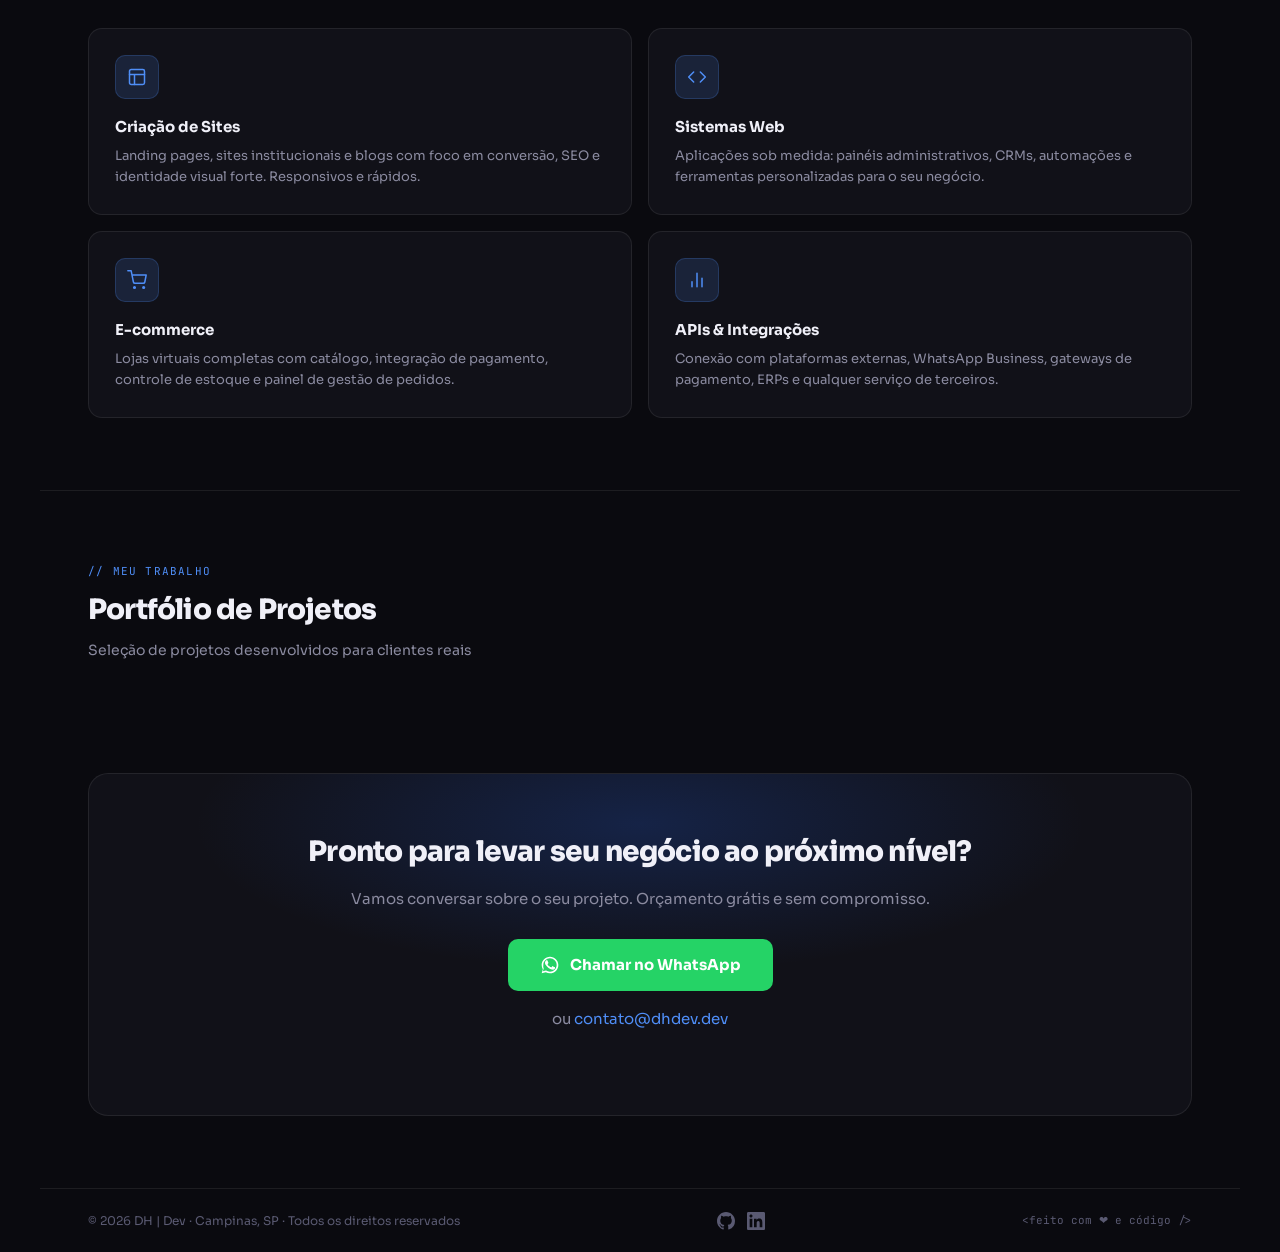
==== commit 6d1e0b77: "Add files via upload" ====
--- a/index.html
+++ b/index.html
@@ -7,8 +7,8 @@
 <link rel="preconnect" href="https://fonts.googleapis.com">
 <link rel="preconnect" href="https://fonts.gstatic.com" crossorigin>
 <link href="https://fonts.googleapis.com/css2?family=Sora:wght@400;500;600;700;800&family=JetBrains+Mono:wght@400;500&display=swap" rel="stylesheet">
-<link rel="icon" href="logo.svg">
-<link rel="stylesheet" href="style.css">
+<link rel="icon" href="img/logo.svg">
+<link rel="stylesheet" href="css/style.css">
 
 <meta name="description" content="Crio sites profissionais e sistemas web sob medida para empreendedores e empresas que querem crescer online.">
 <meta name="author" content="Douglas Henrique">
@@ -23,8 +23,17 @@
 <meta property="twitter:title" content="DH | Dev — Desenvolvimento Web Profissional">
 <meta property="twitter:description" content="Crio sites profissionais e sistemas web sob medida para empreendedores e empresas.">
 <meta property="twitter:image" content="https://dhdevcps.vercel.app/og-image.jpg">
+<link rel="canonical" href="https://dhdevcps.vercel.app/">
+<script type="application/ld+json">
+{
+  "@context": "https://schema.org",
+  "@type": "Person",
+  "name": "Douglas Henrique",
+  "jobTitle": "Full-Stack Web Developer",
+  "url": "https://dhdevcps.vercel.app/"
+}
+</script>
 </head>
-<body>
 <body>
 
 <!-- NAV -->
@@ -41,7 +50,7 @@
 
   <!-- Adicionei a classe "nav-menu" Mobile -->
   <ul class="nav-menu">
-    <li><a href="#">Inicio</a></li>
+    <li><a href="#" aria-current="page">Inicio</a></li>
     <li><a href="#sobre">Sobre</a></li>
     <li><a href="#servicos">Serviços</a></li>
     <li><a href="#projetos">Projetos</a></li>
@@ -50,6 +59,12 @@
 
  <!-- Grupo com o botão Contato e o novo Ícone Mobile -->
   <div class="nav-actions">
+    <a class="nav-social" href="https://github.com/douglashenrique" target="_blank" aria-label="GitHub">
+      <svg width="18" height="18" viewBox="0 0 24 24" fill="var(--muted)"><path d="M12 0C5.37 0 0 5.37 0 12c0 5.31 3.435 9.795 8.205 11.385.6.105.825-.255.825-.57 0-.285-.015-1.23-.015-2.235-3.015.555-3.795-.735-4.035-1.41-.135-.345-.72-1.41-1.23-1.695-.42-.225-1.02-.78-.015-.795.945-.015 1.62.87 1.845 1.23 1.08 1.815 2.805 1.305 3.495.99.105-.78.42-1.305.765-1.605-2.67-.3-5.46-1.335-5.46-5.925 0-1.305.465-2.385 1.23-3.225-.12-.3-.54-1.53.12-3.18 0 0 1.005-.315 3.3 1.23.96-.27 1.98-.405 3-.405s2.04.135 3 .405c2.295-1.56 3.3-1.23 3.3-1.23.66 1.65.24 2.88.12 3.18.765.84 1.23 1.905 1.23 3.225 0 4.605-2.805 5.625-5.475 5.925.435.375.81 1.095.81 2.22 0 1.605-.015 2.895-.015 3.3 0 .315.225.69.825.57A12.02 12.02 0 0 0 24 12c0-6.63-5.37-12-12-12z"/></svg>
+    </a>
+    <a class="nav-social" href="https://linkedin.com/in/douglashenrique" target="_blank" aria-label="LinkedIn">
+      <svg width="18" height="18" viewBox="0 0 24 24" fill="var(--muted)"><path d="M20.447 20.452h-3.554v-5.569c0-1.328-.027-3.037-1.852-3.037-1.853 0-2.136 1.445-2.136 2.939v5.667H9.351V9h3.414v1.561h.046c.477-.9 1.637-1.85 3.37-1.85 3.601 0 4.267 2.37 4.267 5.455v6.286zM5.337 7.433c-1.144 0-2.063-.926-2.063-2.065 0-1.138.92-2.063 2.063-2.063 1.14 0 2.064.925 2.064 2.063 0 1.139-.925 2.065-2.064 2.065zm1.782 13.019H3.555V9h3.564v11.452zM22.225 0H1.771C.792 0 0 .774 0 1.729v20.542C0 23.227.792 24 1.771 24h20.451C23.2 24 24 23.227 24 22.271V1.729C24 .774 23.2 0 22.222 0h.003z"/></svg>
+    </a>
     <a class="nav-cta" href="https://wa.me/5519989632127" target="_blank">Contato</a>
     
     <button class="mobile-btn" aria-label="Abrir Menu">
@@ -65,7 +80,7 @@
 
 
 <!-- HERO -->
-<div style="max-width:1200px;margin:0 auto;overflow:hidden">
+<div class="container">
 <section class="hero">
   <div class="hero-left">
     <div class="avail-badge"><span class="avail-dot"></span> Disponível para projetos</div>
@@ -85,13 +100,13 @@
       <a class="btn-outline" href="#projetos">Ver Projetos →</a>
     </div>
     <div class="hero-stats">
-      <div><div class="s-num">20+</div><div class="s-lbl">Projetos entregues</div></div>
-      <div><div class="s-num">15+</div><div class="s-lbl">Clientes satisfeitos</div></div>
-      <div><div class="s-num">3+</div><div class="s-lbl">Anos de experiência</div></div>
+      <div><div class="s-num"><span class="s-count" data-target="20">0</span>+</div><div class="s-lbl">Projetos entregues</div></div>
+      <div><div class="s-num"><span class="s-count" data-target="15">0</span>+</div><div class="s-lbl">Clientes satisfeitos</div></div>
+      <div><div class="s-num"><span class="s-count" data-target="3">0</span>+</div><div class="s-lbl">Anos de experiência</div></div>
     </div>
   </div>
   <div class="hero-right">
-    <img class="hero-photo" src="dh1.jpg" alt="DH Dev" />
+    <img class="hero-photo" src="img/dh1.jpg" alt="DH Dev" loading="lazy" width="320" height="320" />
     <div class="hero-tag">
       <div class="hero-tag-role">// full-stack developer</div>
       <div class="hero-tag-name">DH | Dev · Campinas, SP</div>
@@ -101,7 +116,7 @@
 </div>
 
 <!-- STACK -->
-<div class="stack-bar">
+<div class="stack-bar reveal">
   <span class="stack-label">Stack</span>
   <div class="stack-tags">
     <span class="stag hl">React</span>
@@ -117,7 +132,7 @@
 </div>
 
 <!-- ABOUT -->
-<section class="section" id="sobre">
+<section class="section reveal" id="sobre">
   <div class="sec-label">// quem sou eu</div>
   <h2 class="sec-title">Sobre Mim</h2>
   <p class="sec-sub">Desenvolvedor apaixonado por tecnologia e resultados</p>
@@ -149,7 +164,7 @@
 </section>
 
 <!-- SERVICES -->
-<section class="section" id="servicos">
+<section class="section reveal" id="servicos">
   <div class="sec-label">// o que eu faço</div>
   <h2 class="sec-title">Serviços</h2>
   <p class="sec-sub">Soluções digitais completas para o seu negócio</p>
@@ -186,67 +201,70 @@
 </section>
 
 <!-- PROJECTS -->
-<section class="section" id="projetos">
+<section class="section reveal" id="projetos">
   <div class="sec-label">// meu trabalho</div>
   <h2 class="sec-title">Portfólio de Projetos</h2>
   <p class="sec-sub">Seleção de projetos desenvolvidos para clientes reais</p>
-  <div class="proj-grid">
-    <div class="proj-card">
-      <div class="proj-thumb p1"><div class="proj-overlay"></div>🚗</div>
-      <div class="proj-body">
-        <div class="proj-title">Gestão Automotiva Digital</div>
-        <div class="proj-desc">Site vitrine para revenda de carros sem loja física. Painel admin, controle de estoque e integração WhatsApp para vendas rápidas.</div>
-        <div class="proj-tags"><span class="ptag">Firebase</span><span class="ptag">JavaScript</span><span class="ptag">UI/UX</span><span class="ptag">Web Mobile</span></div>
-        <a class="proj-btn" href="https://wa.me/5519989632127" target="_blank">Ver Detalhes →</a>
-      </div>
-    </div>
-    <div class="proj-card">
-      <div class="proj-thumb p2"><div class="proj-overlay"></div>🌸</div>
-      <div class="proj-body">
-        <div class="proj-title">Site Institucional — Eventos & Branding</div>
-        <div class="proj-desc">Site responsivo e identidade visual para empresa de locação de móveis e decoração de festas. Foco em conversão de leads locais.</div>
-        <div class="proj-tags"><span class="ptag">Branding</span><span class="ptag">WordPress</span><span class="ptag">Local SEO</span></div>
-        <a class="proj-btn" href="https://wa.me/5519989632127" target="_blank">Ver Projeto →</a>
-      </div>
-    </div>
-    <div class="proj-card">
-      <div class="proj-thumb p3"><div class="proj-overlay"></div>⚽</div>
-      <div class="proj-body">
-        <div class="proj-title">Dashboard — Premier League</div>
-        <div class="proj-desc">Aplicação web que consome API pública para exibir dados em tempo real sobre a liga inglesa. Estatísticas de times e jogadores.</div>
-        <div class="proj-tags"><span class="ptag">React</span><span class="ptag">API Rest</span><span class="ptag">D3.js</span><span class="ptag">Performance</span></div>
-        <a class="proj-btn" href="https://wa.me/5519989632127" target="_blank">Ver Live Demo →</a>
-      </div>
-    </div>
-    <div class="proj-card">
-      <div class="proj-thumb p4"><div class="proj-overlay"></div>🛒</div>
-      <div class="proj-body">
-        <div class="proj-title">Loja Virtual com Painel Admin</div>
-        <div class="proj-desc">E-commerce completo com catálogo de produtos, carrinho, checkout integrado e painel de gestão de pedidos para o lojista.</div>
-        <div class="proj-tags"><span class="ptag">Next.js</span><span class="ptag">Stripe</span><span class="ptag">Postgres</span><span class="ptag">Node.js</span></div>
-        <a class="proj-btn" href="https://wa.me/5519989632127" target="_blank">Ver Projeto →</a>
-      </div>
-    </div>
-  </div>
+  <div class="proj-grid" id="projectsContainer"></div>
 </section>
 
 <!-- CTA -->
 <div style="padding:0 48px;max-width:1200px;margin:0 auto;" id="contato">
-<div class="cta-section">
+<div class="cta-section reveal">
   <h2>Pronto para levar seu negócio ao próximo nível?</h2>
   <p>Vamos conversar sobre o seu projeto. Orçamento grátis e sem compromisso.</p>
   <a class="cta-wa" href="https://wa.me/5519989632127" target="_blank">
     <svg width="20" height="20" viewBox="0 0 24 24" fill="white"><path d="M17.472 14.382c-.297-.149-1.758-.867-2.03-.967-.273-.099-.471-.148-.67.15-.197.297-.767.966-.94 1.164-.173.199-.347.223-.644.075-.297-.15-1.255-.463-2.39-1.475-.883-.788-1.48-1.761-1.653-2.059-.173-.297-.018-.458.13-.606.134-.133.298-.347.446-.52.149-.174.198-.298.298-.497.099-.198.05-.371-.025-.52-.075-.149-.669-1.612-.916-2.207-.242-.579-.487-.5-.669-.51-.173-.008-.371-.01-.57-.01-.198 0-.52.074-.792.372-.272.297-1.04 1.016-1.04 2.479 0 1.462 1.065 2.875 1.213 3.074.149.198 2.096 3.2 5.077 4.487.709.306 1.262.489 1.694.625.712.227 1.36.195 1.871.118.571-.085 1.758-.719 2.006-1.413.248-.694.248-1.289.173-1.413-.074-.124-.272-.198-.57-.347z"/><path d="M11.997 2C6.477 2 2 6.477 2 12c0 1.89.525 3.66 1.438 5.168L2 22l4.978-1.301A9.96 9.96 0 0 0 11.997 22C17.523 22 22 17.523 22 12S17.523 2 11.997 2zm0 18c-1.718 0-3.312-.477-4.662-1.299l-.334-.199-3.466.908.924-3.383-.217-.348A7.964 7.964 0 0 1 4 12c0-4.411 3.589-8 7.997-8C16.411 4 20 7.589 20 12s-3.589 8-8.003 8z"/></svg>
     Chamar no WhatsApp
   </a>
+  <p class="cta-email">ou <a href="mailto:contato@dhdev.dev">contato@dhdev.dev</a></p>
 </div>
 </div>
 
 <footer>
   <p>© 2026 DH | Dev · Campinas, SP · Todos os direitos reservados</p>
+  <div class="footer-social">
+    <a href="https://github.com/douglashenrique" target="_blank" aria-label="GitHub">
+      <svg width="18" height="18" viewBox="0 0 24 24" fill="var(--muted2)"><path d="M12 0C5.37 0 0 5.37 0 12c0 5.31 3.435 9.795 8.205 11.385.6.105.825-.255.825-.57 0-.285-.015-1.23-.015-2.235-3.015.555-3.795-.735-4.035-1.41-.135-.345-.72-1.41-1.23-1.695-.42-.225-1.02-.78-.015-.795.945-.015 1.62.87 1.845 1.23 1.08 1.815 2.805 1.305 3.495.99.105-.78.42-1.305.765-1.605-2.67-.3-5.46-1.335-5.46-5.925 0-1.305.465-2.385 1.23-3.225-.12-.3-.54-1.53.12-3.18 0 0 1.005-.315 3.3 1.23.96-.27 1.98-.405 3-.405s2.04.135 3 .405c2.295-1.56 3.3-1.23 3.3-1.23.66 1.65.24 2.88.12 3.18.765.84 1.23 1.905 1.23 3.225 0 4.605-2.805 5.625-5.475 5.925.435.375.81 1.095.81 2.22 0 1.605-.015 2.895-.015 3.3 0 .315.225.69.825.57A12.02 12.02 0 0 0 24 12c0-6.63-5.37-12-12-12z"/></svg>
+    </a>
+    <a href="https://linkedin.com/in/douglashenrique" target="_blank" aria-label="LinkedIn">
+      <svg width="18" height="18" viewBox="0 0 24 24" fill="var(--muted2)"><path d="M20.447 20.452h-3.554v-5.569c0-1.328-.027-3.037-1.852-3.037-1.853 0-2.136 1.445-2.136 2.939v5.667H9.351V9h3.414v1.561h.046c.477-.9 1.637-1.85 3.37-1.85 3.601 0 4.267 2.37 4.267 5.455v6.286zM5.337 7.433c-1.144 0-2.063-.926-2.063-2.065 0-1.138.92-2.063 2.063-2.063 1.14 0 2.064.925 2.064 2.063 0 1.139-.925 2.065-2.064 2.065zm1.782 13.019H3.555V9h3.564v11.452zM22.225 0H1.771C.792 0 0 .774 0 1.729v20.542C0 23.227.792 24 1.771 24h20.451C23.2 24 24 23.227 24 22.271V1.729C24 .774 23.2 0 22.222 0h.003z"/></svg>
+    </a>
+  </div>
   <span>&lt;feito com ❤ e código /&gt;</span>
 </footer>
 
-<script src="script.js"></script>
+<!-- MODAL PROJETO -->
+<div id="projModal" class="modal-overlay">
+  <div class="modal-backdrop"></div>
+  <div class="modal-content">
+    <button class="modal-close" aria-label="Fechar">&times;</button>
+    <div class="modal-layout">
+      <div class="modal-gallery">
+        <div class="gallery-track">
+          <img class="gallery-img" src="" alt="Screenshot do projeto">
+        </div>
+        <button class="gallery-nav gallery-prev" aria-label="Anterior">‹</button>
+        <button class="gallery-nav gallery-next" aria-label="Próximo">›</button>
+        <div class="gallery-dots"></div>
+      </div>
+      <div class="modal-info">
+        <h2 class="modal-title"></h2>
+        <div class="modal-tags"></div>
+        <p class="modal-desc"></p>
+        <div class="modal-stack-wrap" style="display:none">
+          <div class="modal-stack-label">Stack</div>
+          <div class="modal-stack"></div>
+        </div>
+        <a class="proj-btn modal-link" href="#" target="_blank">Ver Projeto →</a>
+      </div>
+    </div>
+  </div>
+</div>
+
+<script src="https://www.gstatic.com/firebasejs/10.14.1/firebase-app-compat.js" defer></script>
+<script src="https://www.gstatic.com/firebasejs/10.14.1/firebase-firestore-compat.js" defer></script>
+<script src="js/firebase-config.js" defer></script>
+<script src="js/script.js" defer></script>
 </body>
 </html>
--- a/css/style.css
+++ b/css/style.css
@@ -0,0 +1,520 @@
+  *, *::before, *::after { margin: 0; padding: 0; box-sizing: border-box; }
+
+  :root {
+    --bg: #0A0A0F;
+    --bg2: #111118;
+    --bg3: #16161F;
+    --blue: #4F8EF7;
+    --blue2: #2563EB;
+    --blue-glow: rgba(79,142,247,0.15);
+    --green: #22D3A0;
+    --green-dim: rgba(34,211,160,0.12);
+    --border: rgba(255,255,255,0.08);
+    --border2: rgba(255,255,255,0.14);
+    --text: #F0F0F8;
+    --muted: #8B8BA0;
+    --muted2: #5A5A72;
+    --font: 'Sora', sans-serif;
+    --mono: 'JetBrains Mono', monospace;
+    --r: 12px;
+  }
+/* 1. Suporte para Firefox (que usa o novo padrão da web) */
+  html { scroll-behavior: smooth; scrollbar-width: thin; scrollbar-color: var(--blue2) var(--bg);}
+  body { background: var(--bg); font-family: var(--font); color: var(--text); line-height: 1.6; overflow-x: hidden; position: relative; }
+  body::before {
+    content: ''; position: fixed; inset: 0; z-index: 0; pointer-events: none;
+    background-image: radial-gradient(rgba(255,255,255,0.025) 1px, transparent 1px);
+    background-size: 32px 32px;
+  }
+  .container { max-width: 1200px; margin: 0 auto; }
+  nav, .hero-left, .hero-right, .stack-bar, .section, footer, .cta-section { position: relative; z-index: 1; }
+
+  /* ---- SCROLLBAR ---- */
+  ::-webkit-scrollbar { width: 6px; }
+  ::-webkit-scrollbar-track { background: var(--bg); }
+  ::-webkit-scrollbar-thumb { background: var(--blue2); border-radius: 3px; }
+
+  /* ---- NAV ---- */
+  nav {
+    /* display: flex; align-items: center; justify-content: space-between;
+    padding: 18px 48px; */
+    border-bottom: 1px solid var(--border);
+    position: sticky;
+    top: 0;
+    background: rgba(10,10,15,0.70);
+    backdrop-filter: blur(16px);
+    z-index: 100;
+    width: 100%;
+  }
+
+  /* Nova classe que alinha os itens com o resto do site */
+.nav-content {
+  display: flex; 
+  align-items: center; 
+  justify-content: space-between;
+  padding: 18px 48px;
+  max-width: 1200px; /* A mesma largura máxima das seções do site */
+  margin: 0 auto;    /* Centraliza na tela */
+  width: 100%;
+}
+
+  /* ---- COMPONENTES NOVOS DA NAV ---- */
+.nav-actions {
+  display: flex;
+  align-items: center;
+  gap: 16px;
+}
+
+.mobile-btn {
+  display: none; /* Escondido por padrão no computador */
+  background: none;
+  border: none;
+  cursor: pointer;
+  padding: 4px;
+}
+
+.mobile-btn svg {
+  width: 28px;
+  height: 28px;
+}
+
+  .logo-wrap { display: flex; align-items: center; gap: 10px; text-decoration: none;}
+  .logo { transition: transform 0.3s ease;}
+  .logo:hover { transform: scale(1.10);}
+  .logo-mark { width: 34px; height: 34px; background: var(--blue2); border-radius: 8px; display: flex; align-items: center; justify-content: center;}
+  .logo-mark svg { width: 16px; height: 16px; fill: none; stroke: white; stroke-width: 2.2; stroke-linecap: round; stroke-linejoin: round; }
+  .logo-name { font-weight: 700; font-size: 16px; letter-spacing: -0.3px; color: var(--text); }
+  .logo-name span { color: var(--blue); }
+  nav ul { display: flex; gap: 28px; list-style: none; }
+  nav ul li a { font-size: 13px; color: var(--muted); text-decoration: none; font-weight: 500; transition: color 0.2s; }
+  nav ul li a:hover { color: var(--text); }
+  .nav-cta {
+    background: var(--blue2); color: white; font-size: 13px;
+    font-weight: 600; padding: 9px 20px; border-radius: 8px;
+    border: none; cursor: pointer; transition: background 0.2s;
+    font-family: var(--font); text-decoration: none;}
+  .nav-cta:hover { background: #1D4ED8; }
+  .nav-social { display: flex; align-items: center; transition: opacity 0.2s; }
+  .nav-social:hover { opacity: 0.7; }
+  .nav-social svg { display: block; }
+
+  /* ---- HERO ---- */
+  .hero {
+    display: grid; grid-template-columns: 1.2fr 0.8fr;
+    min-height: 520px; border-bottom: 1px solid var(--border);
+    max-width: 1200px; margin: 0 auto;
+  }
+  .hero-left {
+    padding: 64px 48px;
+    display: flex; flex-direction: column; justify-content: center;
+    position: relative;
+  }
+  .hero-left::before {
+    content: '';
+    position: absolute; top: 0; left: 0; right: 0; bottom: 0;
+    background: radial-gradient(ellipse at 0% 50%, rgba(37,99,235,0.12) 0%, transparent 70%);
+    pointer-events: none;
+  }
+  .avail-badge {
+    display: inline-flex; align-items: center; gap: 7px;
+    background: var(--green-dim);
+    border: 1px solid rgba(34,211,160,0.28);
+    color: var(--green); font-size: 11px; font-weight: 600;
+    padding: 5px 13px; border-radius: 20px;
+    letter-spacing: 0.4px; margin-bottom: 22px; width: fit-content;
+  }
+  .avail-dot {
+    width: 7px; height: 7px; background: var(--green);
+    border-radius: 50%;
+    animation: pulse 2s ease-in-out infinite;
+  }
+  @keyframes pulse {
+    0%, 100% { opacity: 1; transform: scale(1); }
+    50% { opacity: 0.4; transform: scale(0.75); }
+  }
+  h1 {
+    font-size: 38px; font-weight: 800; line-height: 1.08;
+    letter-spacing: -1.5px; margin-bottom: 16px;
+  }
+  h1 .hi { font-size: 18px; font-weight: 500; color: var(--muted); display: block; margin-bottom: 8px; letter-spacing: 0; }
+  h1 .name { color: var(--blue); }
+  .hero-sub {
+    font-size: 15px; color: var(--muted); line-height: 1.75;
+    margin-bottom: 32px; max-width: 400px;
+  }
+  .hero-sub strong { color: var(--text); font-weight: 600; }
+  .hero-btns { display: flex; gap: 12px; flex-wrap: wrap; }
+  .btn-primary {
+    display: inline-flex; align-items: center; gap: 8px;
+    background: var(--blue); color: white;
+    font-size: 14px; font-weight: 600; padding: 12px 24px;
+    border-radius: 9px; border: none; cursor: pointer;
+    text-decoration: none; font-family: var(--font);
+    transition: background 0.2s, transform 0.15s;
+  }
+  .btn-primary:hover { background: #2b5fb3; transform: translateY(-1px); }
+  .btn-outline {
+    display: inline-flex; align-items: center; gap: 8px;
+    background: transparent; color: var(--text);
+    font-size: 14px; font-weight: 500; padding: 12px 22px;
+    border-radius: 9px; border: 1px solid var(--border2);
+    cursor: pointer; text-decoration: none; font-family: var(--font);
+    transition: border-color 0.2s, color 0.2s;
+  }
+  .btn-outline:hover { border-color: var(--blue); color: var(--blue); }
+  .hero-stats { display: flex; gap: 32px; margin-top: 40px; padding-top: 32px; border-top: 1px solid var(--border); }
+  .s-num { font-size: 24px; font-weight: 800; color: var(--blue); letter-spacing: -0.5px; }
+  .s-lbl { font-size: 11px; color: var(--muted); margin-top: 2px; }
+
+  /* ---- PHOTO SIDE ---- */
+  .hero-right {
+    display: flex; flex-direction: column;
+    align-items: center; justify-content: center;
+    position: relative; overflow: hidden;
+    background: radial-gradient(ellipse at 50% 40%, rgba(79,142,247,0.08) 0%, transparent 60%);
+  }
+  .hero-photo {
+    width: 280px; height: 280px;
+    border-radius: 50%;
+    object-fit: cover; object-position: center 20%;
+    display: block;
+    border: 4px solid var(--bg);
+    outline: 3px solid rgba(79,142,247,0.25);
+    outline-offset: -1px;
+    box-shadow: 0 0 0 8px rgba(79,142,247,0.06), 0 0 40px rgba(79,142,247,0.08);
+  }
+  .hero-tag {
+    margin-top: 24px;
+    background: rgba(10,10,15,0.7);
+    border: 1px solid var(--border2);
+    border-radius: 10px; padding: 10px 16px;
+    backdrop-filter: blur(12px);
+    text-align: center;
+  }
+  .hero-tag-role { font-family: var(--mono); font-size: 11px; color: var(--green); }
+  .hero-tag-name { font-size: 12px; font-weight: 600; margin-top: 3px; }
+
+  /* ---- STACK BAR ---- */
+  .stack-bar {
+    border-bottom: 1px solid var(--border);
+    padding: 18px 48px;
+    display: flex; align-items: center; gap: 16px;
+    max-width: 1200px; margin: 0 auto;
+    flex-wrap: wrap;
+  }
+  .stack-label {
+    font-size: 10px; font-weight: 600; color: var(--muted2);
+    letter-spacing: 1px; text-transform: uppercase; margin-right: 4px;
+    white-space: nowrap;
+  }
+  .stack-tags { display: flex; gap: 8px; flex-wrap: wrap; }
+  .stag {
+    font-family: var(--mono); font-size: 11px;
+    background: var(--bg3); border: 1px solid var(--border);
+    color: var(--muted); padding: 4px 10px; border-radius: 6px;
+  }
+  .stag.hl { border-color: rgba(79,142,247,.32); color: var(--blue); background: rgba(79,142,247,.08); }
+
+  /* ---- SECTIONS ---- */
+  .section { padding: 72px 48px; max-width: 1200px; margin: 0 auto; scroll-margin-top: 72px; }
+  .section + .section { border-top: 1px solid var(--border); }
+  .sec-label {
+    font-family: var(--mono); font-size: 11px; color: var(--blue);
+    letter-spacing: 1.2px; text-transform: uppercase; margin-bottom: 8px;
+  }
+  .sec-title { font-size: 28px; font-weight: 800; letter-spacing: -0.8px; margin-bottom: 6px; }
+  .sec-sub { font-size: 14px; color: var(--muted); margin-bottom: 40px; }
+
+  /* ---- SERVICES ---- */
+  .services-grid { display: grid; grid-template-columns: repeat(2,1fr); gap: 16px; }
+  .svc-card {
+    background: var(--bg2); border: 1px solid var(--border);
+    border-radius: 14px; padding: 26px;
+    transition: border-color 0.25s, background 0.25s, transform 0.2s;
+  }
+  .svc-card:hover { border-color: rgba(79,142,247,.4); background: rgba(79,142,247,.05); transform: translateY(-2px); }
+  .svc-icon {
+    width: 44px; height: 44px;
+    background: var(--blue-glow);
+    border: 1px solid rgba(79,142,247,.22);
+    border-radius: 10px; display: flex; align-items: center;
+    justify-content: center; margin-bottom: 16px;
+  }
+  .svc-icon svg { width: 20px; height: 20px; stroke: var(--blue); fill: none; stroke-width: 1.8; stroke-linecap: round; stroke-linejoin: round; }
+  .svc-name { font-size: 15px; font-weight: 700; margin-bottom: 7px; }
+  .svc-desc { font-size: 13px; color: var(--muted); line-height: 1.6; }
+
+  /* ---- ABOUT ---- */
+  .about-grid { display: grid; grid-template-columns: 1fr 1fr; gap: 48px; align-items: start; }
+  .about-text p { font-size: 15px; color: var(--muted); line-height: 1.8; margin-bottom: 16px; }
+  .about-text p strong { color: var(--text); }
+  .about-facts { display: flex; flex-direction: column; gap: 14px; }
+  .fact-item {
+    display: flex; align-items: center; gap: 12px;
+    background: var(--bg2); border: 1px solid var(--border);
+    border-radius: 10px; padding: 14px 16px;
+  }
+  .fact-icon { font-size: 20px; width: 36px; text-align: center; flex-shrink: 0; }
+  .fact-label { font-size: 11px; color: var(--muted); margin-bottom: 2px; }
+  .fact-value { font-size: 14px; font-weight: 600; }
+
+  /* ---- PROJECTS ---- */
+  .proj-grid { display: grid; grid-template-columns: repeat(3,1fr); gap: 20px; }
+  .proj-card {
+    background: var(--bg2); border: 1px solid var(--border);
+    border-radius: 14px; overflow: hidden;
+    box-shadow: 0 4px 20px rgba(0,0,0,0.2);
+    transition: border-color 0.25s, transform 0.25s, box-shadow 0.25s;
+    cursor: pointer;
+  }
+  .proj-card:hover {
+    border-color: var(--border2); transform: translateY(-4px);
+    box-shadow: 0 8px 32px rgba(0,0,0,0.35);
+  }
+  .proj-thumb {
+    height: 220px; display: flex; align-items: center;
+    justify-content: center; font-size: 40px; position: relative;
+    background-size: cover; background-position: center;
+  }
+  .p1 { background: linear-gradient(135deg,#0D2B6E,#1A4DB5); }
+  .p2 { background: linear-gradient(135deg,#2D1B6E,#6D3AC7); }
+  .p3 { background: linear-gradient(135deg,#0D5C46,#1AA87B); }
+  .p4 { background: linear-gradient(135deg,#5C1B0D,#C73A1A); }
+  .proj-overlay { position: absolute; inset: 0; background: linear-gradient(to bottom,transparent 40%,rgba(0,0,0,.55)); }
+  .proj-thumb::after {
+    content: '🔍 Ver detalhes';
+    position: absolute; inset: 0; z-index: 2;
+    display: flex; align-items: center; justify-content: center;
+    background: rgba(0,0,0,0.5); backdrop-filter: blur(2px);
+    color: white; font-size: 14px; font-weight: 600; gap: 6px;
+    opacity: 0; transition: opacity 0.25s;
+  }
+  .proj-card:hover .proj-thumb::after { opacity: 1; }
+  .proj-body { padding: 24px; }
+  .proj-title { font-size: 16px; font-weight: 700; margin-bottom: 8px; }
+  .proj-desc { font-size: 13px; color: var(--muted); line-height: 1.65; margin-bottom: 16px; }
+  .proj-tags { display: flex; flex-wrap: wrap; gap: 6px; margin-bottom: 16px; }
+  .ptag {
+    font-family: var(--mono); font-size: 10px;
+    background: var(--bg3); border: 1px solid var(--border);
+    color: var(--muted); padding: 3px 9px; border-radius: 5px;
+  }
+  .proj-btn {
+    display: block; width: 100%; text-align: center;
+    background: transparent; border: 1px solid var(--border2);
+    color: var(--text); font-size: 13px; font-weight: 500;
+    padding: 10px; border-radius: 8px; cursor: pointer;
+    transition: background 0.2s, border-color 0.2s, color 0.2s;
+    font-family: var(--font); text-decoration: none;
+  }
+  .proj-btn:hover { background: var(--blue); border-color: var(--blue); color: white; }
+
+  /* ---- CTA ---- */
+  .cta-section {
+    border: 1px solid var(--border);
+    border-radius: 20px; padding: 56px 40px;
+    text-align: center; background: var(--bg2);
+    position: relative; overflow: hidden;
+    max-width: 1104px; margin: 0 auto 72px;
+  }
+  .cta-section::before {
+    content: ''; 
+    position: absolute;
+    top: -100px; left: 50%; transform: translateX(-50%);
+    width: 900px; height: 300px;
+/*     background: radial-gradient(ellipse, rgba(37,99,235,.22), transparent); */   
+    background: radial-gradient(ellipse at center, rgba(37,99,235,0.22) 0%, rgba(37,99,235,0) 70%);
+    pointer-events: none;
+  }
+  .cta-section h2 { font-size: 28px; font-weight: 800; letter-spacing: -0.8px; margin-bottom: 12px; position: relative; }
+  .cta-section p { font-size: 15px; color: var(--muted); margin-bottom: 28px; position: relative; }
+  .cta-wa {
+    display: inline-flex; align-items: center; gap: 10px;
+    background: #25D366; color: white;
+    font-size: 15px; font-weight: 700;
+    padding: 14px 32px; border-radius: 10px;
+    border: none; cursor: pointer; font-family: var(--font);
+    transition: background 0.2s, transform 0.15s;
+    text-decoration: none; position: relative;
+  }
+  .cta-wa:hover { background: #14803c; transform: translateY(-1px); }
+  .cta-email { font-size: 13px; color: var(--muted); margin-top: 16px; position: relative; }
+  .cta-email a { color: var(--blue); text-decoration: none; }
+  .cta-email a:hover { text-decoration: underline; }
+
+  /* ---- FOOTER ---- */
+  footer {
+    border-top: 1px solid var(--border);
+    padding: 22px 48px;
+    display: flex; justify-content: space-between; align-items: center;
+    max-width: 1200px; margin: 0 auto;
+  }
+  footer p { font-size: 12px; color: var(--muted2); }
+  .footer-social { display: flex; gap: 12px; }
+  .footer-social a { display: flex; transition: opacity 0.2s; }
+  .footer-social a:hover { opacity: 0.7; }
+  footer span { font-family: var(--mono); font-size: 11px; color: var(--muted2); }
+
+  /* ---- ANIMATIONS ---- */
+  @keyframes fadeUp {
+    from { opacity: 0; transform: translateY(24px); }
+    to   { opacity: 1; transform: translateY(0); }
+  }
+  .hero-left > * { animation: fadeUp 0.6s ease both; }
+  .hero-left > *:nth-child(1) { animation-delay: 0.05s; }
+  .hero-left > *:nth-child(2) { animation-delay: 0.15s; }
+  .hero-left > *:nth-child(3) { animation-delay: 0.25s; }
+  .hero-left > *:nth-child(4) { animation-delay: 0.32s; }
+  .hero-left > *:nth-child(5) { animation-delay: 0.40s; }
+a[href^="tel"] {
+  color: inherit;
+  text-decoration: none;
+}
+
+  /* ---- SCROLL REVEAL ---- */
+  .reveal { opacity: 0; transform: translateY(30px); transition: opacity 0.6s ease, transform 0.6s ease; }
+  .reveal.visible { opacity: 1; transform: translateY(0); }
+
+  /* ---- MODAL PROJETO ---- */
+  .modal-overlay {
+    position: fixed; inset: 0; z-index: 200;
+    display: flex; align-items: center; justify-content: center;
+    padding: 24px; opacity: 0; visibility: hidden;
+    transition: opacity 0.3s ease, visibility 0.3s ease;
+  }
+  .modal-overlay.active { opacity: 1; visibility: visible; }
+  .modal-backdrop {
+    position: absolute; inset: 0;
+    background: rgba(0,0,0,0.75); backdrop-filter: blur(8px);
+  }
+  .modal-content {
+    position: relative; z-index: 1;
+    background: var(--bg2); border: 1px solid var(--border);
+    border-radius: 20px; max-width: 900px; width: 100%;
+    max-height: 85vh; overflow-y: auto;
+    transform: scale(0.95) translateY(10px);
+    transition: transform 0.3s ease;
+  }
+  .modal-overlay.active .modal-content { transform: scale(1) translateY(0); }
+  .modal-close {
+    position: absolute; top: 16px; right: 16px; z-index: 10;
+    background: rgba(255,255,255,0.08); border: none;
+    color: var(--text); width: 36px; height: 36px;
+    border-radius: 50%; font-size: 22px; line-height: 1;
+    cursor: pointer; display: flex; align-items: center; justify-content: center;
+    transition: background 0.2s;
+  }
+  .modal-close:hover { background: rgba(255,255,255,0.16); }
+  .modal-layout { display: flex; flex-direction: column; }
+  .modal-gallery {
+    position: relative; background: #0A0A0F;
+    min-height: 240px; display: flex; flex-direction: column;
+    align-items: center; justify-content: center;
+    border-radius: 20px 20px 0 0;
+  }
+  .gallery-track {
+    width: 100%; display: flex; align-items: center;
+    justify-content: center; padding: 16px;
+  }
+  .gallery-img {
+    width: 100%; height: auto; max-height: 400px;
+    object-fit: contain; border-radius: 8px; display: block;
+  }
+  .gallery-nav {
+    position: absolute; top: 50%; transform: translateY(-50%);
+    width: 40px; height: 40px; border-radius: 50%;
+    background: rgba(255,255,255,0.1); border: 1px solid rgba(255,255,255,0.12);
+    color: var(--text); font-size: 24px; cursor: pointer;
+    display: flex; align-items: center; justify-content: center;
+    transition: background 0.2s; line-height: 1;
+  }
+  .gallery-nav:hover { background: rgba(255,255,255,0.2); }
+  .gallery-prev { left: 12px; }
+  .gallery-next { right: 12px; }
+  .gallery-nav.hidden { display: none; }
+  .gallery-dots {
+    display: flex; gap: 6px; padding: 12px 16px;
+    justify-content: center; flex-wrap: wrap;
+  }
+  .gallery-dot {
+    width: 8px; height: 8px; border-radius: 50%;
+    background: rgba(255,255,255,0.2); border: none; cursor: pointer;
+    transition: background 0.2s, transform 0.2s; padding: 0;
+  }
+  .gallery-dot.active { background: var(--blue); transform: scale(1.3); }
+  .modal-info {
+    padding: 28px; display: flex; flex-direction: column; gap: 16px;
+  }
+  .modal-title { font-size: 20px; font-weight: 700; letter-spacing: -0.3px; }
+  .modal-desc { font-size: 14px; color: var(--muted); line-height: 1.65; }
+  .modal-stack-label {
+    font-size: 11px; color: var(--muted); margin-bottom: 8px;
+    font-weight: 600; text-transform: uppercase; letter-spacing: 0.5px;
+  }
+  .modal-stack { display: flex; flex-wrap: wrap; gap: 6px; }
+  .modal-link { margin-top: auto; }
+
+  @media (min-width: 768px) {
+    .modal-layout { flex-direction: row; }
+    .modal-gallery { width: 55%; border-radius: 20px 0 0 20px; min-height: 320px; }
+    .modal-info { width: 45%; }
+  }
+
+  /* ---- RESPONSIVE ---- */
+
+@media (max-width: 1100px) {
+  .proj-grid { grid-template-columns: repeat(2, 1fr); }
+}
+
+@media (max-width: 900px) {
+  
+  ::-webkit-scrollbar { display: none; }
+  
+.nav-content { 
+    padding: 16px 24px; 
+    flex-wrap: wrap;
+  }
+
+  .nav-social { display: none; }
+  .mobile-btn { display: block; }
+
+  .nav-menu {
+    display: flex;
+    flex-direction: column;
+    position: absolute; top: 100%; left: 0; width: 100%;
+    background: rgba(10,10,15,0.98);
+    backdrop-filter: blur(16px);
+    border-bottom: 1px solid var(--border);
+    padding: 0; text-align: center;
+    opacity: 0; visibility: hidden;
+    transform: translateY(-10px);
+    transition: all 0.3s ease;
+  }
+
+  .nav-menu.active {
+    opacity: 1; visibility: visible;
+    transform: translateY(0);
+    padding: 24px 0;
+  }
+
+  .nav-menu li a { display: block; padding: 14px 20px; font-size: 16px; }
+  
+  .hero { grid-template-columns: 1fr; min-height: auto; }
+  .hero-right { padding: 48px 24px 40px; }
+  .hero-photo { width: 200px; height: 200px; }
+  .hero-left { padding: 40px 24px; }
+  h1 { font-size: 28px; }
+  .stack-bar { padding: 16px 24px; }
+  .section { padding: 48px 24px; scroll-margin-top: 72px;}
+  .services-grid { grid-template-columns: 1fr; }
+  .cta-section { width: 100%; margin: 0 auto 48px; padding: 40px 24px; }
+  footer { padding: 18px 24px; flex-direction: column; gap: 8px; text-align: center; }
+  .proj-grid { padding-left: 24px; padding-right: 24px; margin-left: auto; margin-right: auto; }
+}
+
+@media (max-width: 600px) {
+  .proj-grid { grid-template-columns: 1fr; }
+  .services-grid, .about-grid { grid-template-columns: 1fr; }
+  .proj-thumb { height: 180px; }
+}
+
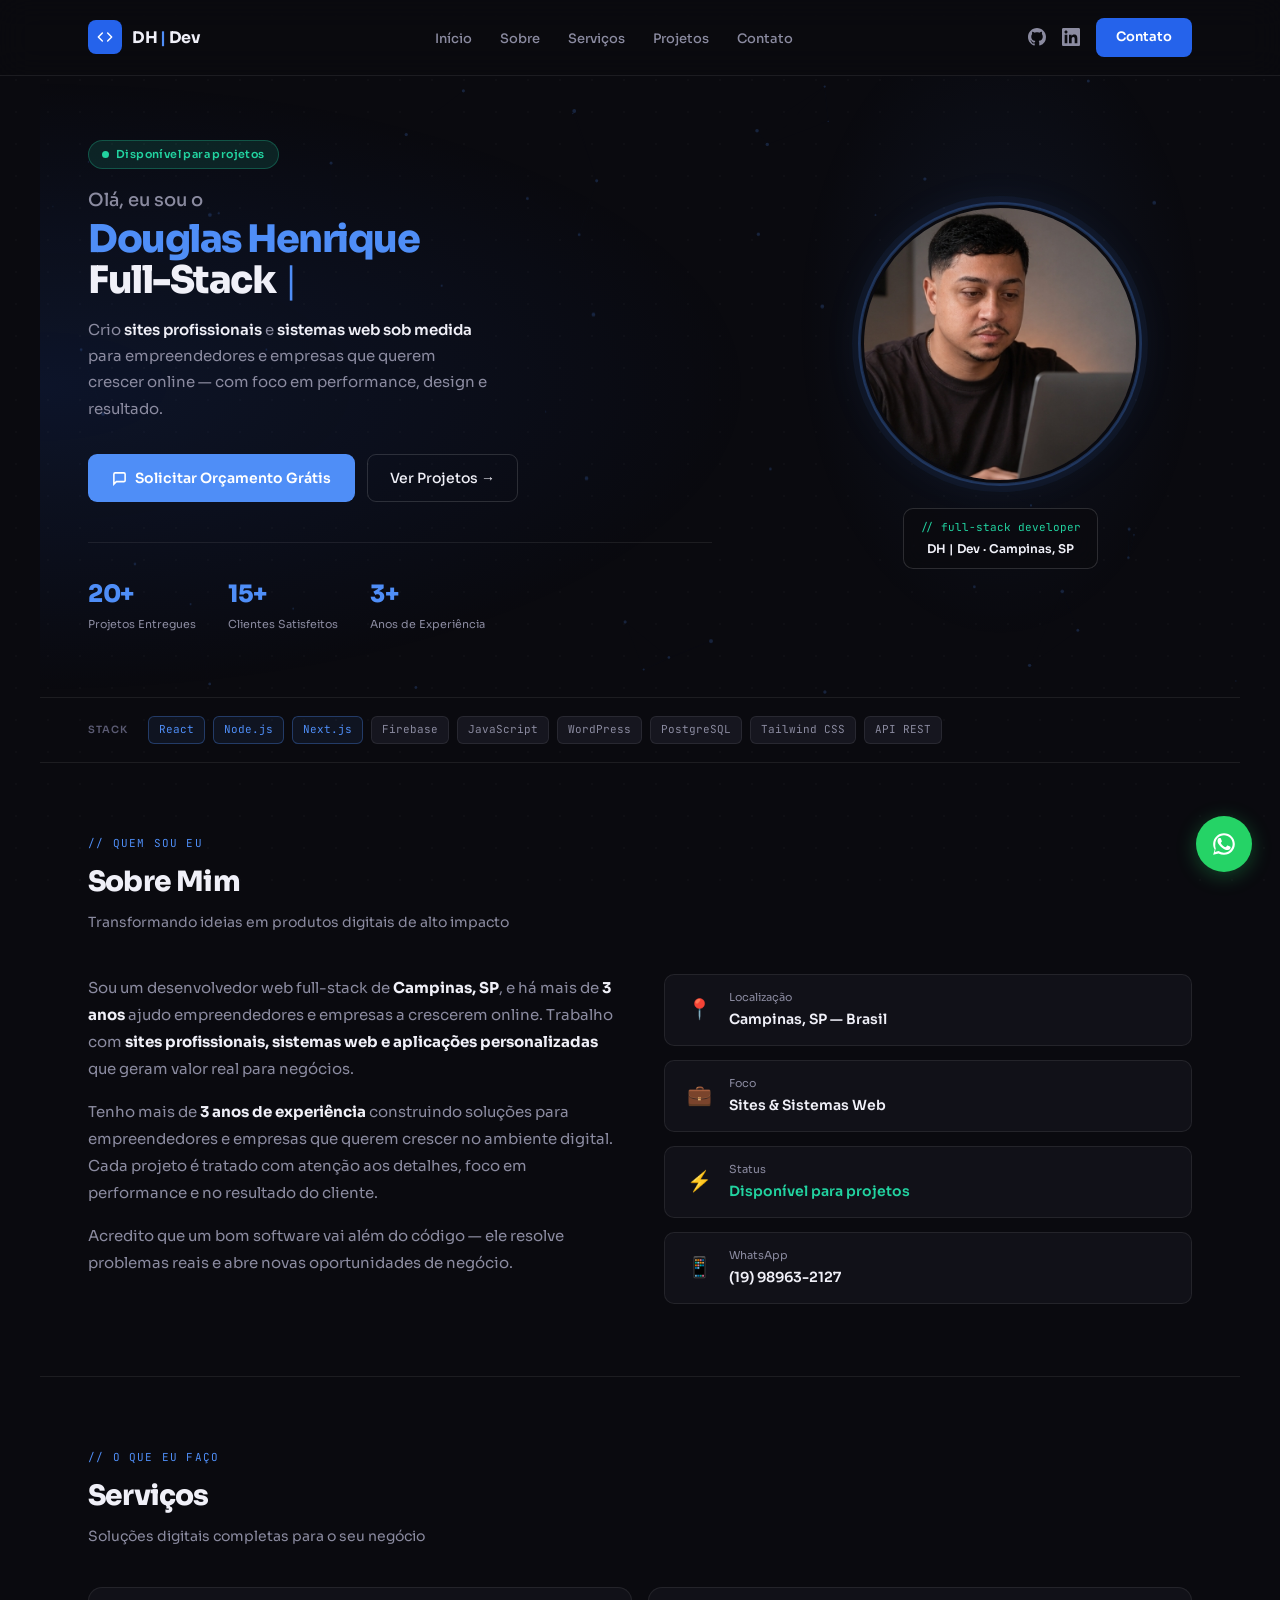
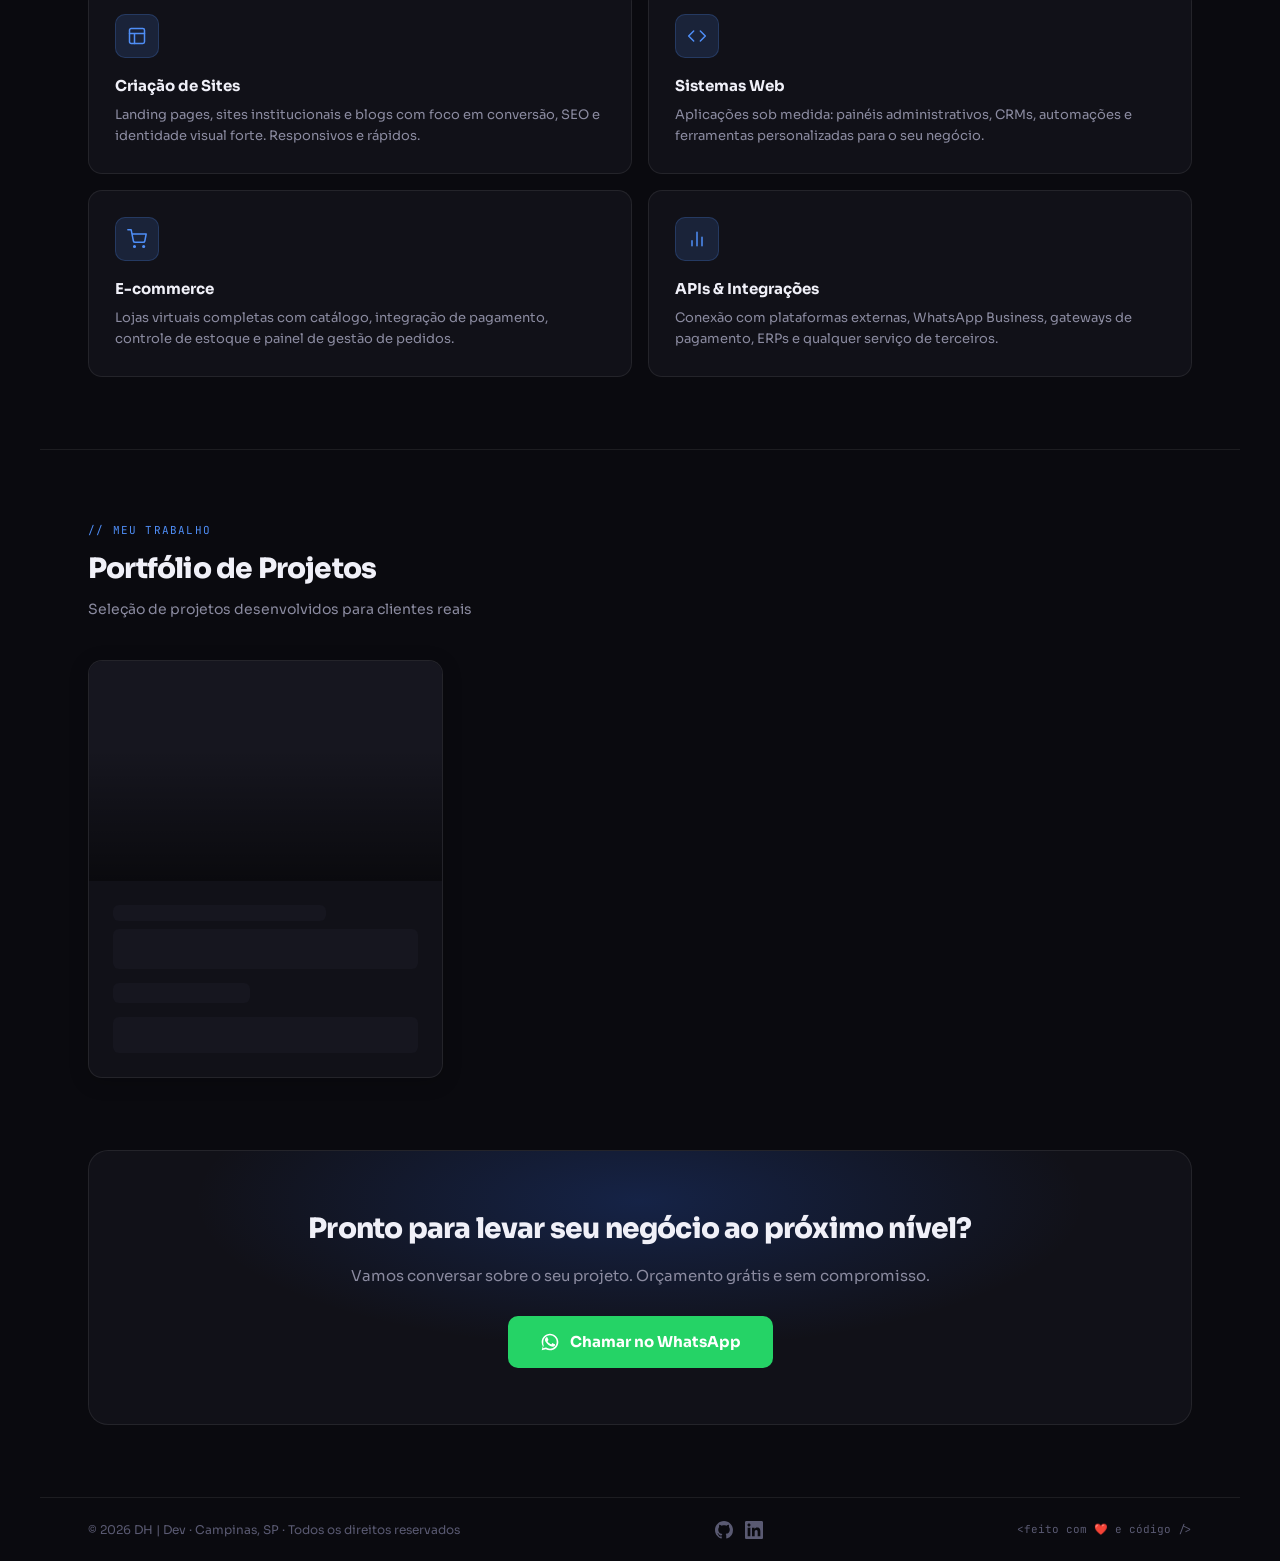
==== commit 514d1ead: "Add files via upload" ====
--- a/index.html
+++ b/index.html
@@ -50,7 +50,7 @@
 
   <!-- Adicionei a classe "nav-menu" Mobile -->
   <ul class="nav-menu">
-    <li><a href="#" aria-current="page">Inicio</a></li>
+    <li><a href="#" aria-current="page">Início</a></li>
     <li><a href="#sobre">Sobre</a></li>
     <li><a href="#servicos">Serviços</a></li>
     <li><a href="#projetos">Projetos</a></li>
@@ -82,12 +82,13 @@
 <!-- HERO -->
 <div class="container">
 <section class="hero">
+  <canvas id="particleCanvas" class="particle-canvas"></canvas>
   <div class="hero-left">
     <div class="avail-badge"><span class="avail-dot"></span> Disponível para projetos</div>
     <h1>
       <span class="hi">Olá, eu sou o</span>
       <span class="name">Douglas Henrique</span><br>
-      Desenvolvimento<br>Web Profissional.
+      <span class="typewriter-wrap"><span class="typewriter" data-text="Full-Stack | Web Developer."></span><span class="tw-cursor">|</span></span>
     </h1>
     <p class="hero-sub">
       Crio <strong>sites profissionais</strong> e <strong>sistemas web sob medida</strong> para empreendedores e empresas que querem crescer online — com foco em performance, design e resultado.
@@ -100,13 +101,13 @@
       <a class="btn-outline" href="#projetos">Ver Projetos →</a>
     </div>
     <div class="hero-stats">
-      <div><div class="s-num"><span class="s-count" data-target="20">0</span>+</div><div class="s-lbl">Projetos entregues</div></div>
-      <div><div class="s-num"><span class="s-count" data-target="15">0</span>+</div><div class="s-lbl">Clientes satisfeitos</div></div>
-      <div><div class="s-num"><span class="s-count" data-target="3">0</span>+</div><div class="s-lbl">Anos de experiência</div></div>
+      <div><div class="s-num"><span class="s-count" data-target="20">0</span>+</div><div class="s-lbl">Projetos Entregues</div></div>
+      <div><div class="s-num"><span class="s-count" data-target="15">0</span>+</div><div class="s-lbl">Clientes Satisfeitos</div></div>
+      <div><div class="s-num"><span class="s-count" data-target="3">0</span>+</div><div class="s-lbl">Anos de Experiência</div></div>
     </div>
   </div>
   <div class="hero-right">
-    <img class="hero-photo" src="img/dh1.jpg" alt="DH Dev" loading="lazy" width="320" height="320" />
+    <img class="hero-photo" src="img/dh1.jpg" alt="Douglas Henrique - DH Dev" loading="lazy" width="320" height="320" />
     <div class="hero-tag">
       <div class="hero-tag-role">// full-stack developer</div>
       <div class="hero-tag-name">DH | Dev · Campinas, SP</div>
@@ -135,10 +136,10 @@
 <section class="section reveal" id="sobre">
   <div class="sec-label">// quem sou eu</div>
   <h2 class="sec-title">Sobre Mim</h2>
-  <p class="sec-sub">Desenvolvedor apaixonado por tecnologia e resultados</p>
+  <p class="sec-sub">Transformando ideias em produtos digitais de alto impacto</p>
   <div class="about-grid">
     <div class="about-text">
-      <p>Sou um desenvolvedor web full-stack de <strong>Campinas, SP</strong>, especializado em transformar ideias em produtos digitais de alto impacto. Trabalho com <strong>sites profissionais, sistemas web e aplicações customizadas</strong> que geram valor real para negócios.</p>
+      <p>Sou um desenvolvedor web full-stack de <strong>Campinas, SP</strong>, e há mais de <strong>3 anos</strong> ajudo empreendedores e empresas a crescerem online. Trabalho com <strong>sites profissionais, sistemas web e aplicações personalizadas</strong> que geram valor real para negócios.</p>
       <p>Tenho mais de <strong>3 anos de experiência</strong> construindo soluções para empreendedores e empresas que querem crescer no ambiente digital. Cada projeto é tratado com atenção aos detalhes, foco em performance e no resultado do cliente.</p>
       <p>Acredito que um bom software vai além do código — ele resolve problemas reais e abre novas oportunidades de negócio.</p>
     </div>
@@ -205,11 +206,15 @@
   <div class="sec-label">// meu trabalho</div>
   <h2 class="sec-title">Portfólio de Projetos</h2>
   <p class="sec-sub">Seleção de projetos desenvolvidos para clientes reais</p>
-  <div class="proj-grid" id="projectsContainer"></div>
+  <div class="proj-grid" id="projectsContainer">
+    <div class="proj-card skeleton"><div class="proj-thumb" style="background:var(--bg3)!important"><div class="proj-overlay"></div></div><div class="proj-body"><div class="s-line" style="width:70%;height:16px;margin-bottom:8px"></div><div class="s-line" style="width:100%;height:40px"></div><div class="s-line" style="width:45%;height:20px;margin-top:14px"></div><div class="s-line" style="width:100%;height:36px;margin-top:14px"></div></div></div>
+    <div class="proj-card skeleton"><div class="proj-thumb" style="background:var(--bg3)!important"><div class="proj-overlay"></div></div><div class="proj-body"><div class="s-line" style="width:60%;height:16px;margin-bottom:8px"></div><div class="s-line" style="width:100%;height:40px"></div><div class="s-line" style="width:50%;height:20px;margin-top:14px"></div><div class="s-line" style="width:100%;height:36px;margin-top:14px"></div></div></div>
+    <div class="proj-card skeleton"><div class="proj-thumb" style="background:var(--bg3)!important"><div class="proj-overlay"></div></div><div class="proj-body"><div class="s-line" style="width:55%;height:16px;margin-bottom:8px"></div><div class="s-line" style="width:100%;height:40px"></div><div class="s-line" style="width:40%;height:20px;margin-top:14px"></div><div class="s-line" style="width:100%;height:36px;margin-top:14px"></div></div></div>
+  </div>
 </section>
 
 <!-- CTA -->
-<div style="padding:0 48px;max-width:1200px;margin:0 auto;" id="contato">
+<div style="padding:0 48px;max-width:1200px;margin:0 auto;scroll-margin-top:24px" id="contato">
 <div class="cta-section reveal">
   <h2>Pronto para levar seu negócio ao próximo nível?</h2>
   <p>Vamos conversar sobre o seu projeto. Orçamento grátis e sem compromisso.</p>
@@ -217,7 +222,6 @@
     <svg width="20" height="20" viewBox="0 0 24 24" fill="white"><path d="M17.472 14.382c-.297-.149-1.758-.867-2.03-.967-.273-.099-.471-.148-.67.15-.197.297-.767.966-.94 1.164-.173.199-.347.223-.644.075-.297-.15-1.255-.463-2.39-1.475-.883-.788-1.48-1.761-1.653-2.059-.173-.297-.018-.458.13-.606.134-.133.298-.347.446-.52.149-.174.198-.298.298-.497.099-.198.05-.371-.025-.52-.075-.149-.669-1.612-.916-2.207-.242-.579-.487-.5-.669-.51-.173-.008-.371-.01-.57-.01-.198 0-.52.074-.792.372-.272.297-1.04 1.016-1.04 2.479 0 1.462 1.065 2.875 1.213 3.074.149.198 2.096 3.2 5.077 4.487.709.306 1.262.489 1.694.625.712.227 1.36.195 1.871.118.571-.085 1.758-.719 2.006-1.413.248-.694.248-1.289.173-1.413-.074-.124-.272-.198-.57-.347z"/><path d="M11.997 2C6.477 2 2 6.477 2 12c0 1.89.525 3.66 1.438 5.168L2 22l4.978-1.301A9.96 9.96 0 0 0 11.997 22C17.523 22 22 17.523 22 12S17.523 2 11.997 2zm0 18c-1.718 0-3.312-.477-4.662-1.299l-.334-.199-3.466.908.924-3.383-.217-.348A7.964 7.964 0 0 1 4 12c0-4.411 3.589-8 7.997-8C16.411 4 20 7.589 20 12s-3.589 8-8.003 8z"/></svg>
     Chamar no WhatsApp
   </a>
-  <p class="cta-email">ou <a href="mailto:contato@dhdev.dev">contato@dhdev.dev</a></p>
 </div>
 </div>
 
@@ -231,8 +235,31 @@
       <svg width="18" height="18" viewBox="0 0 24 24" fill="var(--muted2)"><path d="M20.447 20.452h-3.554v-5.569c0-1.328-.027-3.037-1.852-3.037-1.853 0-2.136 1.445-2.136 2.939v5.667H9.351V9h3.414v1.561h.046c.477-.9 1.637-1.85 3.37-1.85 3.601 0 4.267 2.37 4.267 5.455v6.286zM5.337 7.433c-1.144 0-2.063-.926-2.063-2.065 0-1.138.92-2.063 2.063-2.063 1.14 0 2.064.925 2.064 2.063 0 1.139-.925 2.065-2.064 2.065zm1.782 13.019H3.555V9h3.564v11.452zM22.225 0H1.771C.792 0 0 .774 0 1.729v20.542C0 23.227.792 24 1.771 24h20.451C23.2 24 24 23.227 24 22.271V1.729C24 .774 23.2 0 22.222 0h.003z"/></svg>
     </a>
   </div>
-  <span>&lt;feito com ❤ e código /&gt;</span>
+  <span>&lt;feito com ❤️ e código /&gt;</span>
 </footer>
+
+<!-- WHATSAPP FLOAT -->
+<a class="wa-float" href="https://wa.me/5519989632127" target="_blank" aria-label="WhatsApp">
+  <svg viewBox="0 0 24 24" fill="white"><path d="M17.472 14.382c-.297-.149-1.758-.867-2.03-.967-.273-.099-.471-.148-.67.15-.197.297-.767.966-.94 1.164-.173.199-.347.223-.644.075-.297-.15-1.255-.463-2.39-1.475-.883-.788-1.48-1.761-1.653-2.059-.173-.297-.018-.458.13-.606.134-.133.298-.347.446-.52.149-.174.198-.298.298-.497.099-.198.05-.371-.025-.52-.075-.149-.669-1.612-.916-2.207-.242-.579-.487-.5-.669-.51-.173-.008-.371-.01-.57-.01-.198 0-.52.074-.792.372-.272.297-1.04 1.016-1.04 2.479 0 1.462 1.065 2.875 1.213 3.074.149.198 2.096 3.2 5.077 4.487.709.306 1.262.489 1.694.625.712.227 1.36.195 1.871.118.571-.085 1.758-.719 2.006-1.413.248-.694.248-1.289.173-1.413-.074-.124-.272-.198-.57-.347z"/><path d="M11.997 2C6.477 2 2 6.477 2 12c0 1.89.525 3.66 1.438 5.168L2 22l4.978-1.301A9.96 9.96 0 0 0 11.997 22C17.523 22 22 17.523 22 12S17.523 2 11.997 2zm0 18c-1.718 0-3.312-.477-4.662-1.299l-.334-.199-3.466.908.924-3.383-.217-.348A7.964 7.964 0 0 1 4 12c0-4.411 3.589-8 7.997-8C16.411 4 20 7.589 20 12s-3.589 8-8.003 8z"/></svg>
+</a>
+
+<!-- BACK TO TOP -->
+<button class="back-top" aria-label="Voltar ao topo">
+  <svg width="18" height="18" viewBox="0 0 24 24" fill="none" stroke="currentColor" stroke-width="2.5" stroke-linecap="round" stroke-linejoin="round"><polyline points="18 15 12 9 6 15"/></svg>
+</button>
+
+<!-- LIGHTBOX -->
+<div id="imgLightbox" class="lightbox">
+  <div class="lightbox-backdrop"></div>
+  <button class="lightbox-nav lightbox-prev" aria-label="Anterior">
+    <svg width="24" height="24" viewBox="0 0 24 24" fill="none" stroke="currentColor" stroke-width="2.5" stroke-linecap="round" stroke-linejoin="round"><polyline points="15 18 9 12 15 6"/></svg>
+  </button>
+  <img class="lightbox-img" src="" alt="Imagem ampliada">
+  <button class="lightbox-nav lightbox-next" aria-label="Próximo">
+    <svg width="24" height="24" viewBox="0 0 24 24" fill="none" stroke="currentColor" stroke-width="2.5" stroke-linecap="round" stroke-linejoin="round"><polyline points="9 18 15 12 9 6"/></svg>
+  </button>
+  <button class="lightbox-close" aria-label="Fechar">&times;</button>
+</div>
 
 <!-- MODAL PROJETO -->
 <div id="projModal" class="modal-overlay">
@@ -242,10 +269,14 @@
     <div class="modal-layout">
       <div class="modal-gallery">
         <div class="gallery-track">
-          <img class="gallery-img" src="" alt="Screenshot do projeto">
+          <img class="gallery-img" src="" alt="Imagem do projeto">
         </div>
-        <button class="gallery-nav gallery-prev" aria-label="Anterior">‹</button>
-        <button class="gallery-nav gallery-next" aria-label="Próximo">›</button>
+        <button class="gallery-nav gallery-prev" aria-label="Anterior">
+          <svg width="20" height="20" viewBox="0 0 24 24" fill="none" stroke="currentColor" stroke-width="2.5" stroke-linecap="round" stroke-linejoin="round"><polyline points="15 18 9 12 15 6"/></svg>
+        </button>
+        <button class="gallery-nav gallery-next" aria-label="Próximo">
+          <svg width="20" height="20" viewBox="0 0 24 24" fill="none" stroke="currentColor" stroke-width="2.5" stroke-linecap="round" stroke-linejoin="round"><polyline points="9 18 15 12 9 6"/></svg>
+        </button>
         <div class="gallery-dots"></div>
       </div>
       <div class="modal-info">
--- a/css/style.css
+++ b/css/style.css
@@ -103,6 +103,7 @@
     display: grid; grid-template-columns: 1.2fr 0.8fr;
     min-height: 520px; border-bottom: 1px solid var(--border);
     max-width: 1200px; margin: 0 auto;
+    position: relative;
   }
   .hero-left {
     padding: 64px 48px;
@@ -182,6 +183,7 @@
     outline: 3px solid rgba(79,142,247,0.25);
     outline-offset: -1px;
     box-shadow: 0 0 0 8px rgba(79,142,247,0.06), 0 0 40px rgba(79,142,247,0.08);
+    animation: float 4.5s ease-in-out infinite;
   }
   .hero-tag {
     margin-top: 24px;
@@ -216,7 +218,7 @@
   .stag.hl { border-color: rgba(79,142,247,.32); color: var(--blue); background: rgba(79,142,247,.08); }
 
   /* ---- SECTIONS ---- */
-  .section { padding: 72px 48px; max-width: 1200px; margin: 0 auto; scroll-margin-top: 72px; }
+  .section { padding: 72px 48px; max-width: 1200px; margin: 0 auto; scroll-margin-top: 24px; }
   .section + .section { border-top: 1px solid var(--border); }
   .sec-label {
     font-family: var(--mono); font-size: 11px; color: var(--blue);
@@ -266,6 +268,11 @@
     box-shadow: 0 4px 20px rgba(0,0,0,0.2);
     transition: border-color 0.25s, transform 0.25s, box-shadow 0.25s;
     cursor: pointer;
+    animation: cardFadeUp 0.5s ease both;
+  }
+  @keyframes cardFadeUp {
+    from { opacity: 0; transform: translateY(20px); }
+    to   { opacity: 1; transform: translateY(0); }
   }
   .proj-card:hover {
     border-color: var(--border2); transform: translateY(-4px);
@@ -275,6 +282,14 @@
     height: 220px; display: flex; align-items: center;
     justify-content: center; font-size: 40px; position: relative;
     background-size: cover; background-position: center;
+  }
+  .proj-thumb.thumb-loading {
+    background-size: cover !important;
+    animation: thumbPulse 1.4s ease-in-out infinite;
+  }
+  @keyframes thumbPulse {
+    0%, 100% { opacity: 0.7; }
+    50%      { opacity: 1; }
   }
   .p1 { background: linear-gradient(135deg,#0D2B6E,#1A4DB5); }
   .p2 { background: linear-gradient(135deg,#2D1B6E,#6D3AC7); }
@@ -360,6 +375,10 @@
     from { opacity: 0; transform: translateY(24px); }
     to   { opacity: 1; transform: translateY(0); }
   }
+  @keyframes float {
+    0%, 100% { transform: translateY(0); }
+    50%      { transform: translateY(-7px); }
+  }
   .hero-left > * { animation: fadeUp 0.6s ease both; }
   .hero-left > *:nth-child(1) { animation-delay: 0.05s; }
   .hero-left > *:nth-child(2) { animation-delay: 0.15s; }
@@ -390,8 +409,8 @@
   .modal-content {
     position: relative; z-index: 1;
     background: var(--bg2); border: 1px solid var(--border);
-    border-radius: 20px; max-width: 900px; width: 100%;
-    max-height: 85vh; overflow-y: auto;
+    border-radius: 20px; max-width: 1100px; width: 100%;
+    max-height: 90vh; overflow-y: auto;
     transform: scale(0.95) translateY(10px);
     transition: transform 0.3s ease;
   }
@@ -417,20 +436,22 @@
     justify-content: center; padding: 16px;
   }
   .gallery-img {
-    width: 100%; height: auto; max-height: 400px;
+    width: 100%; height: auto; max-height: 520px;
     object-fit: contain; border-radius: 8px; display: block;
+    opacity: 1; transition: opacity 0.3s ease;
   }
   .gallery-nav {
     position: absolute; top: 50%; transform: translateY(-50%);
-    width: 40px; height: 40px; border-radius: 50%;
-    background: rgba(255,255,255,0.1); border: 1px solid rgba(255,255,255,0.12);
-    color: var(--text); font-size: 24px; cursor: pointer;
+    width: 46px; height: 46px; border-radius: 50%;
+    background: rgba(37,99,235,0.55); border: 1px solid rgba(37,99,235,0.3);
+    color: white; cursor: pointer;
     display: flex; align-items: center; justify-content: center;
-    transition: background 0.2s; line-height: 1;
-  }
-  .gallery-nav:hover { background: rgba(255,255,255,0.2); }
-  .gallery-prev { left: 12px; }
-  .gallery-next { right: 12px; }
+    transition: background 0.2s, transform 0.2s, border-color 0.2s, box-shadow 0.2s;
+    box-shadow: 0 2px 12px rgba(0,0,0,0.3);
+  }
+  .gallery-nav:hover { background: rgba(37,99,235,0.8); transform: translateY(-50%) scale(1.08); border-color: rgba(37,99,235,0.6); box-shadow: 0 2px 20px rgba(37,99,235,0.3); }
+  .gallery-prev { left: 16px; }
+  .gallery-next { right: 16px; }
   .gallery-nav.hidden { display: none; }
   .gallery-dots {
     display: flex; gap: 6px; padding: 12px 16px;
@@ -443,10 +464,10 @@
   }
   .gallery-dot.active { background: var(--blue); transform: scale(1.3); }
   .modal-info {
-    padding: 28px; display: flex; flex-direction: column; gap: 16px;
-  }
-  .modal-title { font-size: 20px; font-weight: 700; letter-spacing: -0.3px; }
-  .modal-desc { font-size: 14px; color: var(--muted); line-height: 1.65; }
+    padding: 32px; display: flex; flex-direction: column; gap: 16px;
+  }
+  .modal-title { font-size: 22px; font-weight: 700; letter-spacing: -0.3px; }
+  .modal-desc { font-size: 15px; color: var(--muted); line-height: 1.7; }
   .modal-stack-label {
     font-size: 11px; color: var(--muted); margin-bottom: 8px;
     font-weight: 600; text-transform: uppercase; letter-spacing: 0.5px;
@@ -454,33 +475,118 @@
   .modal-stack { display: flex; flex-wrap: wrap; gap: 6px; }
   .modal-link { margin-top: auto; }
 
+  /* ---- SKELETON ---- */
+  .skeleton { pointer-events: none; }
+  .s-line { background: var(--bg3); border-radius: 6px; animation: shimmer 1.5s ease-in-out infinite; }
+  @keyframes shimmer {
+    0%, 100% { opacity: 0.3; }
+    50% { opacity: 0.8; }
+  }
+
+  /* ---- BACK TO TOP ---- */
+  .back-top {
+    position: fixed; bottom: 28px; left: 28px; z-index: 50;
+    width: 44px; height: 44px; border-radius: 50%;
+    background: var(--bg2); border: 1px solid var(--border);
+    color: var(--muted); cursor: pointer;
+    display: flex; align-items: center; justify-content: center;
+    opacity: 0; visibility: hidden; transform: translateY(12px);
+    transition: opacity 0.3s, visibility 0.3s, transform 0.3s, background 0.2s;
+    box-shadow: 0 2px 12px rgba(0,0,0,0.2);
+  }
+  .back-top.visible { opacity: 1; visibility: visible; transform: translateY(0); }
+  .back-top:hover { background: var(--bg3); color: var(--text); border-color: var(--border2); }
+
+  /* ---- WHATSAPP FLOAT ---- */
+  .wa-float {
+    position: fixed; bottom: 28px; right: 28px; z-index: 50;
+    width: 56px; height: 56px; border-radius: 50%;
+    background: #25D366; display: flex;
+    align-items: center; justify-content: center;
+    box-shadow: 0 4px 20px rgba(37,211,102,0.3);
+    transition: transform 0.2s, box-shadow 0.2s;
+  }
+  .wa-float:hover { transform: scale(1.08); box-shadow: 0 6px 28px rgba(37,211,102,0.4); }
+  .wa-float svg { width: 26px; height: 26px; }
+
+  /* ---- TYPEWRITER ---- */
+  .typewriter-wrap { display: inline; }
+  .tw-cursor {
+    display: inline-block; color: var(--blue); font-weight: 300;
+    animation: blink 0.7s step-end infinite; margin-left: 2px;
+  }
+  @keyframes blink { 50% { opacity: 0; } }
+
+  /* ---- LIGHTBOX ---- */
+  .lightbox {
+    position: fixed; inset: 0; z-index: 300;
+    display: flex; align-items: center; justify-content: center;
+    padding: 24px; opacity: 0; visibility: hidden;
+    transition: opacity 0.3s, visibility 0.3s;
+  }
+  .lightbox.active { opacity: 1; visibility: visible; }
+  .lightbox-backdrop {
+    position: absolute; inset: 0;
+    background: rgba(0,0,0,0.9); cursor: zoom-out;
+  }
+  .lightbox-img {
+    position: relative; z-index: 1;
+    max-width: 90vw; max-height: 90vh;
+    object-fit: contain; border-radius: 8px;
+    transform: scale(0.9); transition: transform 0.3s;
+  }
+  .lightbox.active .lightbox-img { transform: scale(1); }
+  .lightbox-close {
+    position: absolute; top: 20px; right: 20px; z-index: 2;
+    background: rgba(255,255,255,0.1); border: none;
+    color: white; width: 40px; height: 40px;
+    border-radius: 50%; font-size: 24px; cursor: pointer;
+    display: flex; align-items: center; justify-content: center;
+    transition: background 0.2s;
+  }
+  .lightbox-close:hover { background: rgba(255,255,255,0.2); }
+  .lightbox-nav {
+    position: absolute; top: 50%; transform: translateY(-50%); z-index: 2;
+    width: 46px; height: 46px; border-radius: 50%;
+    background: rgba(37,99,235,0.5); border: 1px solid rgba(37,99,235,0.25);
+    color: white; cursor: pointer;
+    display: flex; align-items: center; justify-content: center;
+    transition: background 0.2s, transform 0.2s;
+    box-shadow: 0 2px 12px rgba(0,0,0,0.3);
+  }
+  .lightbox-nav:hover { background: rgba(37,99,235,0.8); transform: translateY(-50%) scale(1.08); }
+  .lightbox-prev { left: 20px; }
+  .lightbox-next { right: 20px; }
+  .lightbox-nav.hidden { display: none; }
+
+  /* ---- PARTICLES ---- */
+  .particle-canvas {
+    position: absolute; inset: 0; z-index: 0;
+    width: 100%; height: 100%; pointer-events: none;
+  }
+
   @media (min-width: 768px) {
     .modal-layout { flex-direction: row; }
-    .modal-gallery { width: 55%; border-radius: 20px 0 0 20px; min-height: 320px; }
-    .modal-info { width: 45%; }
+    .modal-gallery { width: 58%; border-radius: 20px 0 0 20px; min-height: 400px; }
+    .modal-info { width: 42%; }
   }
 
   /* ---- RESPONSIVE ---- */
 
+  /* Notebook (≤1100px) */
 @media (max-width: 1100px) {
   .proj-grid { grid-template-columns: repeat(2, 1fr); }
 }
 
+  /* Tablet (≤900px) — nav vira mobile */
 @media (max-width: 900px) {
-  
   ::-webkit-scrollbar { display: none; }
-  
-.nav-content { 
-    padding: 16px 24px; 
-    flex-wrap: wrap;
-  }
-
+  .nav-content { padding: 16px 24px; flex-wrap: wrap; }
   .nav-social { display: none; }
   .mobile-btn { display: block; }
 
   .nav-menu {
-    display: flex;
-    flex-direction: column;
+    display: flex; flex-direction: column;
     position: absolute; top: 100%; left: 0; width: 100%;
     background: rgba(10,10,15,0.98);
     backdrop-filter: blur(16px);
@@ -490,31 +596,63 @@
     transform: translateY(-10px);
     transition: all 0.3s ease;
   }
-
   .nav-menu.active {
     opacity: 1; visibility: visible;
-    transform: translateY(0);
-    padding: 24px 0;
-  }
-
+    transform: translateY(0); padding: 24px 0;
+  }
   .nav-menu li a { display: block; padding: 14px 20px; font-size: 16px; }
-  
+}
+
+  /* Tablet (≤768px) — hero empilha, grids simplificam */
+@media (max-width: 768px) {
   .hero { grid-template-columns: 1fr; min-height: auto; }
   .hero-right { padding: 48px 24px 40px; }
-  .hero-photo { width: 200px; height: 200px; }
+  .hero-photo { width: 240px; height: 240px; }
   .hero-left { padding: 40px 24px; }
   h1 { font-size: 28px; }
   .stack-bar { padding: 16px 24px; }
-  .section { padding: 48px 24px; scroll-margin-top: 72px;}
+  .section { padding: 48px 24px; }
   .services-grid { grid-template-columns: 1fr; }
+  .about-grid { grid-template-columns: 1fr; gap: 32px; }
   .cta-section { width: 100%; margin: 0 auto 48px; padding: 40px 24px; }
+  .cta-section h2 { font-size: 24px; }
   footer { padding: 18px 24px; flex-direction: column; gap: 8px; text-align: center; }
   .proj-grid { padding-left: 24px; padding-right: 24px; margin-left: auto; margin-right: auto; }
-}
-
+
+  /* Modal */
+  .modal-overlay { padding: 16px; }
+  .modal-content { max-width: 100%; }
+  .modal-info { padding: 24px; }
+  .modal-title { font-size: 20px; }
+  .modal-gallery { min-height: 200px; }
+  .gallery-img { max-height: 350px; }
+  .gallery-nav { width: 38px; height: 38px; }
+  .gallery-prev { left: 10px; }
+  .gallery-next { right: 10px; }
+}
+
+  /* Mobile (≤600px) */
 @media (max-width: 600px) {
   .proj-grid { grid-template-columns: 1fr; }
+  .proj-thumb { height: 180px; }
   .services-grid, .about-grid { grid-template-columns: 1fr; }
-  .proj-thumb { height: 180px; }
+  .hero-photo { width: 200px; height: 200px; }
+  .section { padding: 40px 20px; }
+  .cta-section { padding: 32px 20px; }
+  .cta-section h2 { font-size: 22px; }
+  .modal-overlay { padding: 12px; }
+  .modal-info { padding: 20px; }
+  .modal-title { font-size: 18px; }
+  .modal-desc { font-size: 14px; }
+  .gallery-img { max-height: 280px; }
+  .gallery-nav { width: 34px; height: 34px; }
+  .gallery-prev { left: 8px; }
+  .gallery-next { right: 8px; }
+  .back-top { bottom: 20px; left: 20px; width: 38px; height: 38px; }
+  .wa-float { bottom: 20px; right: 20px; width: 48px; height: 48px; }
+  .wa-float svg { width: 22px; height: 22px; }
+  .lightbox-nav { width: 36px; height: 36px; }
+  .lightbox-prev { left: 10px; }
+  .lightbox-next { right: 10px; }
 }
 
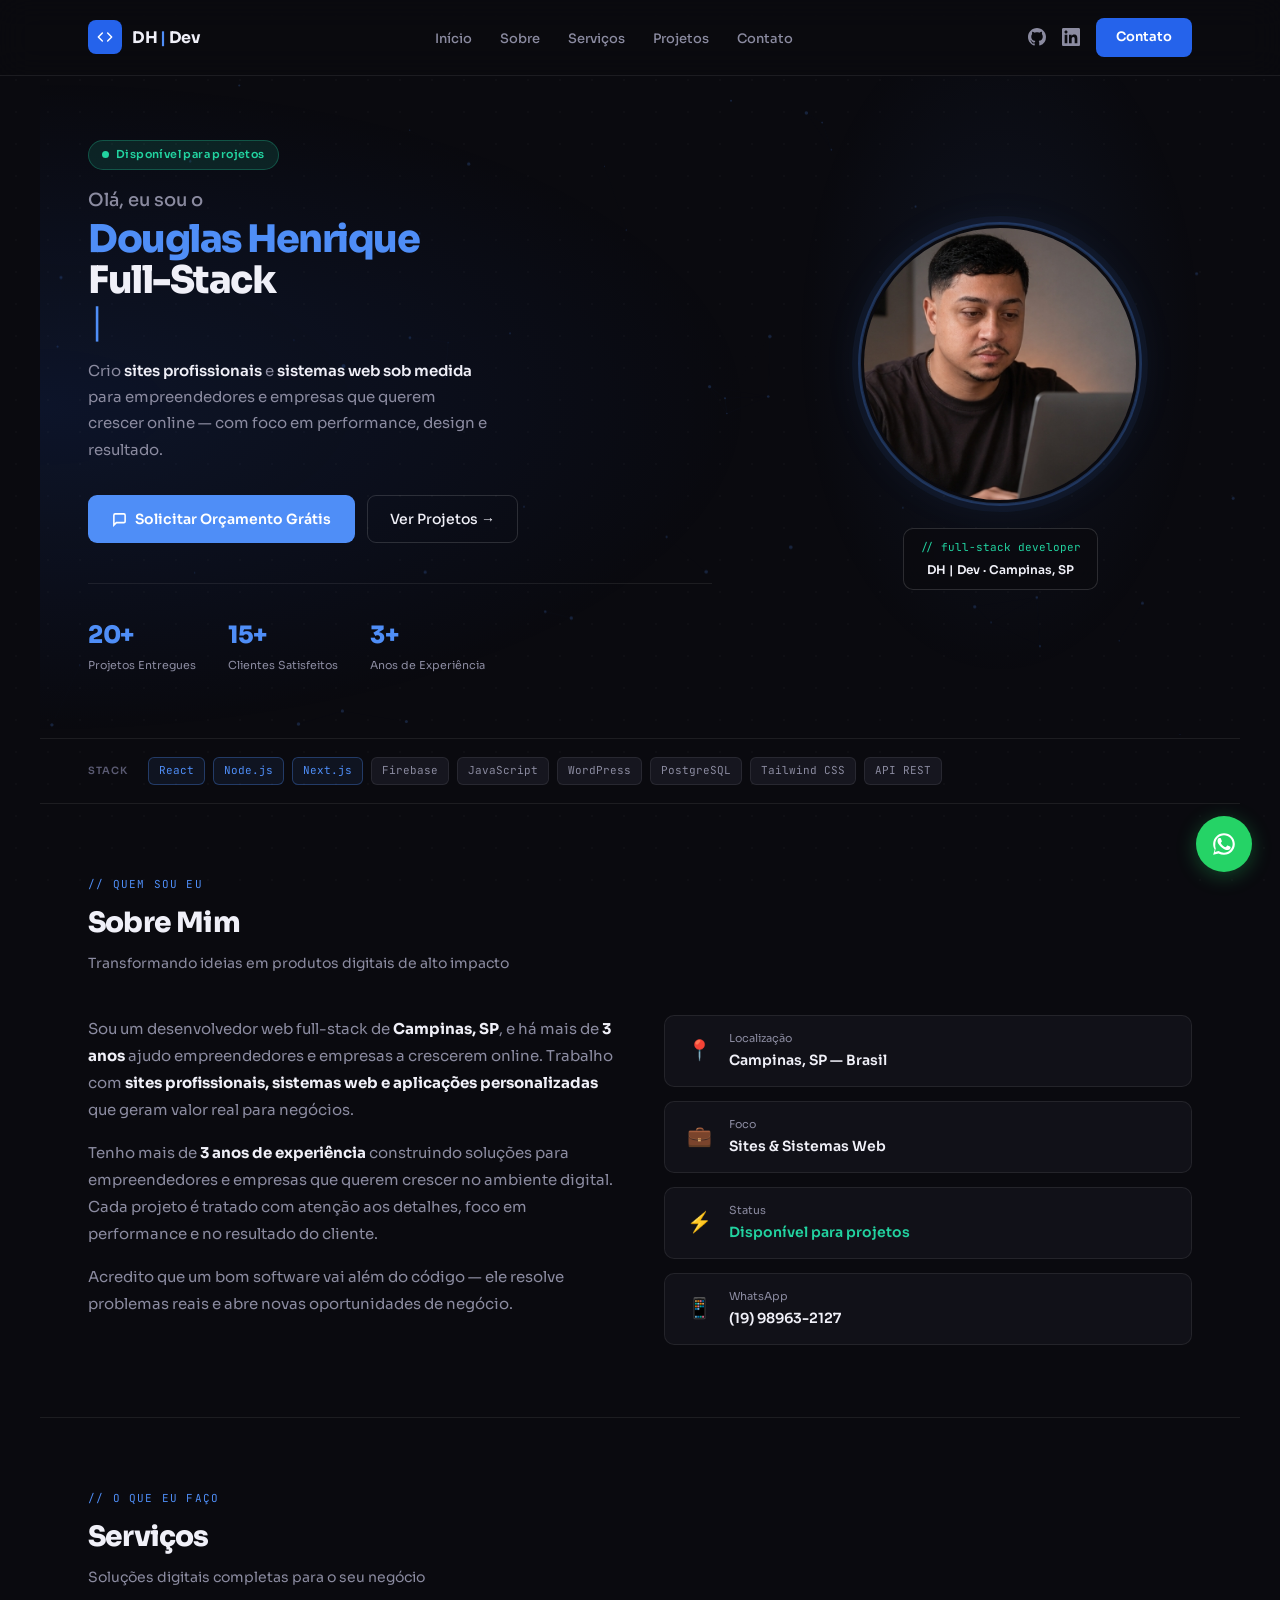
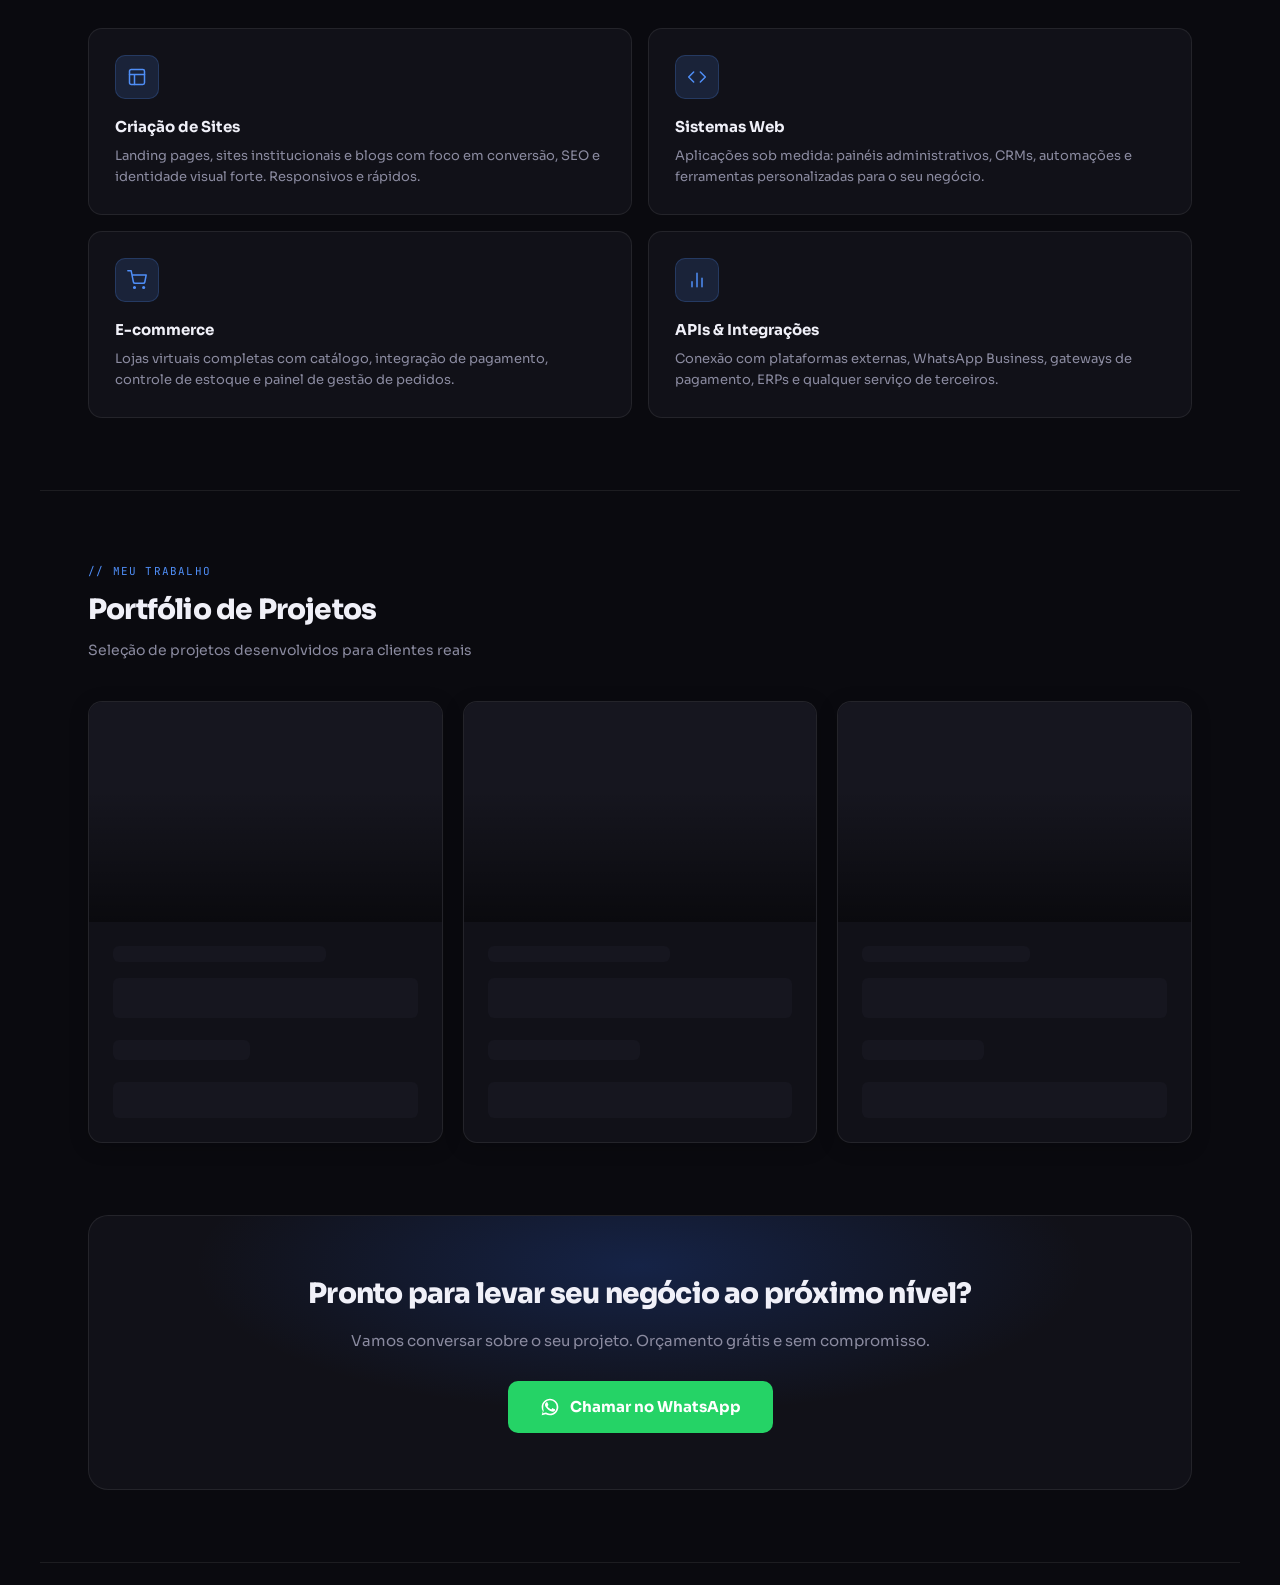
==== commit 9c5ef795: "Add files via upload" ====
--- a/index.html
+++ b/index.html
@@ -68,11 +68,9 @@
     <a class="nav-cta" href="https://wa.me/5519989632127" target="_blank">Contato</a>
     
     <button class="mobile-btn" aria-label="Abrir Menu">
-      <svg viewBox="0 0 24 24" fill="none" stroke="var(--text)" stroke-width="2" stroke-linecap="round" stroke-linejoin="round">
-        <line x1="3" y1="12" x2="21" y2="12"></line>
-        <line x1="3" y1="6" x2="21" y2="6"></line>
-        <line x1="3" y1="18" x2="21" y2="18"></line>
-      </svg>
+      <span class="hamb-line"></span>
+      <span class="hamb-line"></span>
+      <span class="hamb-line"></span>
     </button>
   </div>
   </div>
@@ -281,13 +279,15 @@
       </div>
       <div class="modal-info">
         <h2 class="modal-title"></h2>
-        <div class="modal-tags"></div>
         <p class="modal-desc"></p>
-        <div class="modal-stack-wrap" style="display:none">
-          <div class="modal-stack-label">Stack</div>
-          <div class="modal-stack"></div>
+        <div class="modal-bottom">
+          <div class="modal-tags"></div>
+          <div class="modal-stack-wrap" style="display:none">
+            <div class="modal-stack-label">Stack</div>
+            <div class="modal-stack"></div>
+          </div>
+          <a class="proj-btn modal-link" href="#" target="_blank">Ver Projeto →</a>
         </div>
-        <a class="proj-btn modal-link" href="#" target="_blank">Ver Projeto →</a>
       </div>
     </div>
   </div>
--- a/css/style.css
+++ b/css/style.css
@@ -66,16 +66,35 @@
 }
 
 .mobile-btn {
-  display: none; /* Escondido por padrão no computador */
+  display: none;
   background: none;
   border: none;
   cursor: pointer;
   padding: 4px;
-}
-
-.mobile-btn svg {
-  width: 28px;
-  height: 28px;
+  width: 36px; height: 36px;
+  flex-direction: column;
+  align-items: center;
+  justify-content: center;
+  gap: 7px;
+}
+
+.hamb-line {
+  display: block;
+  width: 24px;
+  height: 2.5px;
+  background: var(--text);
+  border-radius: 2px;
+  transition: transform 0.3s ease, opacity 0.3s ease;
+}
+
+.mobile-btn.active .hamb-line:nth-child(1) {
+  transform: translateY(9.5px) rotate(45deg);
+}
+.mobile-btn.active .hamb-line:nth-child(2) {
+  opacity: 0;
+}
+.mobile-btn.active .hamb-line:nth-child(3) {
+  transform: translateY(-9.5px) rotate(-45deg);
 }
 
   .logo-wrap { display: flex; align-items: center; gap: 10px; text-decoration: none;}
@@ -269,6 +288,7 @@
     transition: border-color 0.25s, transform 0.25s, box-shadow 0.25s;
     cursor: pointer;
     animation: cardFadeUp 0.5s ease both;
+    display: flex; flex-direction: column;
   }
   @keyframes cardFadeUp {
     from { opacity: 0; transform: translateY(20px); }
@@ -305,10 +325,11 @@
     opacity: 0; transition: opacity 0.25s;
   }
   .proj-card:hover .proj-thumb::after { opacity: 1; }
-  .proj-body { padding: 24px; }
-  .proj-title { font-size: 16px; font-weight: 700; margin-bottom: 8px; }
-  .proj-desc { font-size: 13px; color: var(--muted); line-height: 1.65; margin-bottom: 16px; }
-  .proj-tags { display: flex; flex-wrap: wrap; gap: 6px; margin-bottom: 16px; }
+  .proj-body { padding: 24px; display: flex; flex-direction: column; gap: 8px; flex: 1; }
+  .proj-title { font-size: 16px; font-weight: 700; text-align: center; }
+  .proj-desc { font-size: 13px; color: var(--muted); line-height: 1.65; white-space: pre-line; text-align: center; display: -webkit-box; -webkit-line-clamp: 3; -webkit-box-orient: vertical; overflow: hidden; }
+  .proj-tags { display: flex; flex-wrap: wrap; gap: 6px; }
+  .proj-bottom { margin-top: auto; display: flex; flex-direction: column; gap: 12px; align-items: center; }
   .ptag {
     font-family: var(--mono); font-size: 10px;
     background: var(--bg3); border: 1px solid var(--border);
@@ -410,9 +431,10 @@
     position: relative; z-index: 1;
     background: var(--bg2); border: 1px solid var(--border);
     border-radius: 20px; max-width: 1100px; width: 100%;
-    max-height: 90vh; overflow-y: auto;
+    max-height: 90vh; height: 80vh; overflow: hidden;
     transform: scale(0.95) translateY(10px);
     transition: transform 0.3s ease;
+    display: flex; flex-direction: column;
   }
   .modal-overlay.active .modal-content { transform: scale(1) translateY(0); }
   .modal-close {
@@ -424,23 +446,31 @@
     transition: background 0.2s;
   }
   .modal-close:hover { background: rgba(255,255,255,0.16); }
-  .modal-layout { display: flex; flex-direction: column; }
+  .modal-layout { display: flex; flex-direction: column; flex: 1; min-height: 0; overflow: hidden; }
   .modal-gallery {
-    position: relative; background: #0A0A0F;
+    position: relative; background: #0A0A0F; overflow: hidden;
+    background-size: cover; background-position: center;
     min-height: 240px; display: flex; flex-direction: column;
     align-items: center; justify-content: center;
     border-radius: 20px 20px 0 0;
   }
+  .modal-gallery::before {
+    content: ''; position: absolute; inset: -30px;
+    background: inherit; background-size: cover; background-position: center;
+    filter: blur(25px); z-index: 0; pointer-events: none;
+  }
   .gallery-track {
-    width: 100%; display: flex; align-items: center;
+    position: relative; z-index: 1;
+    width: 100%; height: 400px; display: flex; align-items: center;
     justify-content: center; padding: 16px;
   }
   .gallery-img {
-    width: 100%; height: auto; max-height: 520px;
-    object-fit: contain; border-radius: 8px; display: block;
+    width: 100%; height: 100%; object-fit: contain;
+    border-radius: 8px; display: block;
     opacity: 1; transition: opacity 0.3s ease;
   }
   .gallery-nav {
+    z-index: 2;
     position: absolute; top: 50%; transform: translateY(-50%);
     width: 46px; height: 46px; border-radius: 50%;
     background: rgba(37,99,235,0.55); border: 1px solid rgba(37,99,235,0.3);
@@ -454,6 +484,7 @@
   .gallery-next { right: 16px; }
   .gallery-nav.hidden { display: none; }
   .gallery-dots {
+    position: relative; z-index: 2;
     display: flex; gap: 6px; padding: 12px 16px;
     justify-content: center; flex-wrap: wrap;
   }
@@ -465,15 +496,22 @@
   .gallery-dot.active { background: var(--blue); transform: scale(1.3); }
   .modal-info {
     padding: 32px; display: flex; flex-direction: column; gap: 16px;
-  }
-  .modal-title { font-size: 22px; font-weight: 700; letter-spacing: -0.3px; }
-  .modal-desc { font-size: 15px; color: var(--muted); line-height: 1.7; }
+    overflow-y: auto; min-height: 0;
+    scrollbar-width: thin;
+    scrollbar-color: var(--border) transparent;
+  }
+  .modal-info::-webkit-scrollbar { width: 5px; }
+  .modal-info::-webkit-scrollbar-track { background: transparent; }
+  .modal-info::-webkit-scrollbar-thumb { background: var(--border); border-radius: 10px; }
+  .modal-title { font-size: 22px; font-weight: 700; letter-spacing: -0.3px; padding-bottom: 12px; border-bottom: 1px solid var(--border); }
+  .modal-desc { font-size: 15px; color: var(--muted); line-height: 1.7; white-space: pre-line; }
   .modal-stack-label {
     font-size: 11px; color: var(--muted); margin-bottom: 8px;
     font-weight: 600; text-transform: uppercase; letter-spacing: 0.5px;
   }
   .modal-stack { display: flex; flex-wrap: wrap; gap: 6px; }
-  .modal-link { margin-top: auto; }
+  .modal-bottom { margin-top: auto; display: flex; flex-direction: column; gap: 12px; align-items: center; }
+  .modal-tags { display: flex; flex-wrap: wrap; gap: 6px; }
 
   /* ---- SKELETON ---- */
   .skeleton { pointer-events: none; }
@@ -583,7 +621,7 @@
   ::-webkit-scrollbar { display: none; }
   .nav-content { padding: 16px 24px; flex-wrap: wrap; }
   .nav-social { display: none; }
-  .mobile-btn { display: block; }
+  .mobile-btn { display: flex; }
 
   .nav-menu {
     display: flex; flex-direction: column;
@@ -621,11 +659,11 @@
 
   /* Modal */
   .modal-overlay { padding: 16px; }
-  .modal-content { max-width: 100%; }
+  .modal-content { max-width: 100%; height: 85vh; }
   .modal-info { padding: 24px; }
   .modal-title { font-size: 20px; }
   .modal-gallery { min-height: 200px; }
-  .gallery-img { max-height: 350px; }
+  .gallery-track { height: 300px; }
   .gallery-nav { width: 38px; height: 38px; }
   .gallery-prev { left: 10px; }
   .gallery-next { right: 10px; }
@@ -641,10 +679,11 @@
   .cta-section { padding: 32px 20px; }
   .cta-section h2 { font-size: 22px; }
   .modal-overlay { padding: 12px; }
+  .modal-content { height: 90vh; }
   .modal-info { padding: 20px; }
   .modal-title { font-size: 18px; }
   .modal-desc { font-size: 14px; }
-  .gallery-img { max-height: 280px; }
+  .gallery-track { height: 280px; }
   .gallery-nav { width: 34px; height: 34px; }
   .gallery-prev { left: 8px; }
   .gallery-next { right: 8px; }
